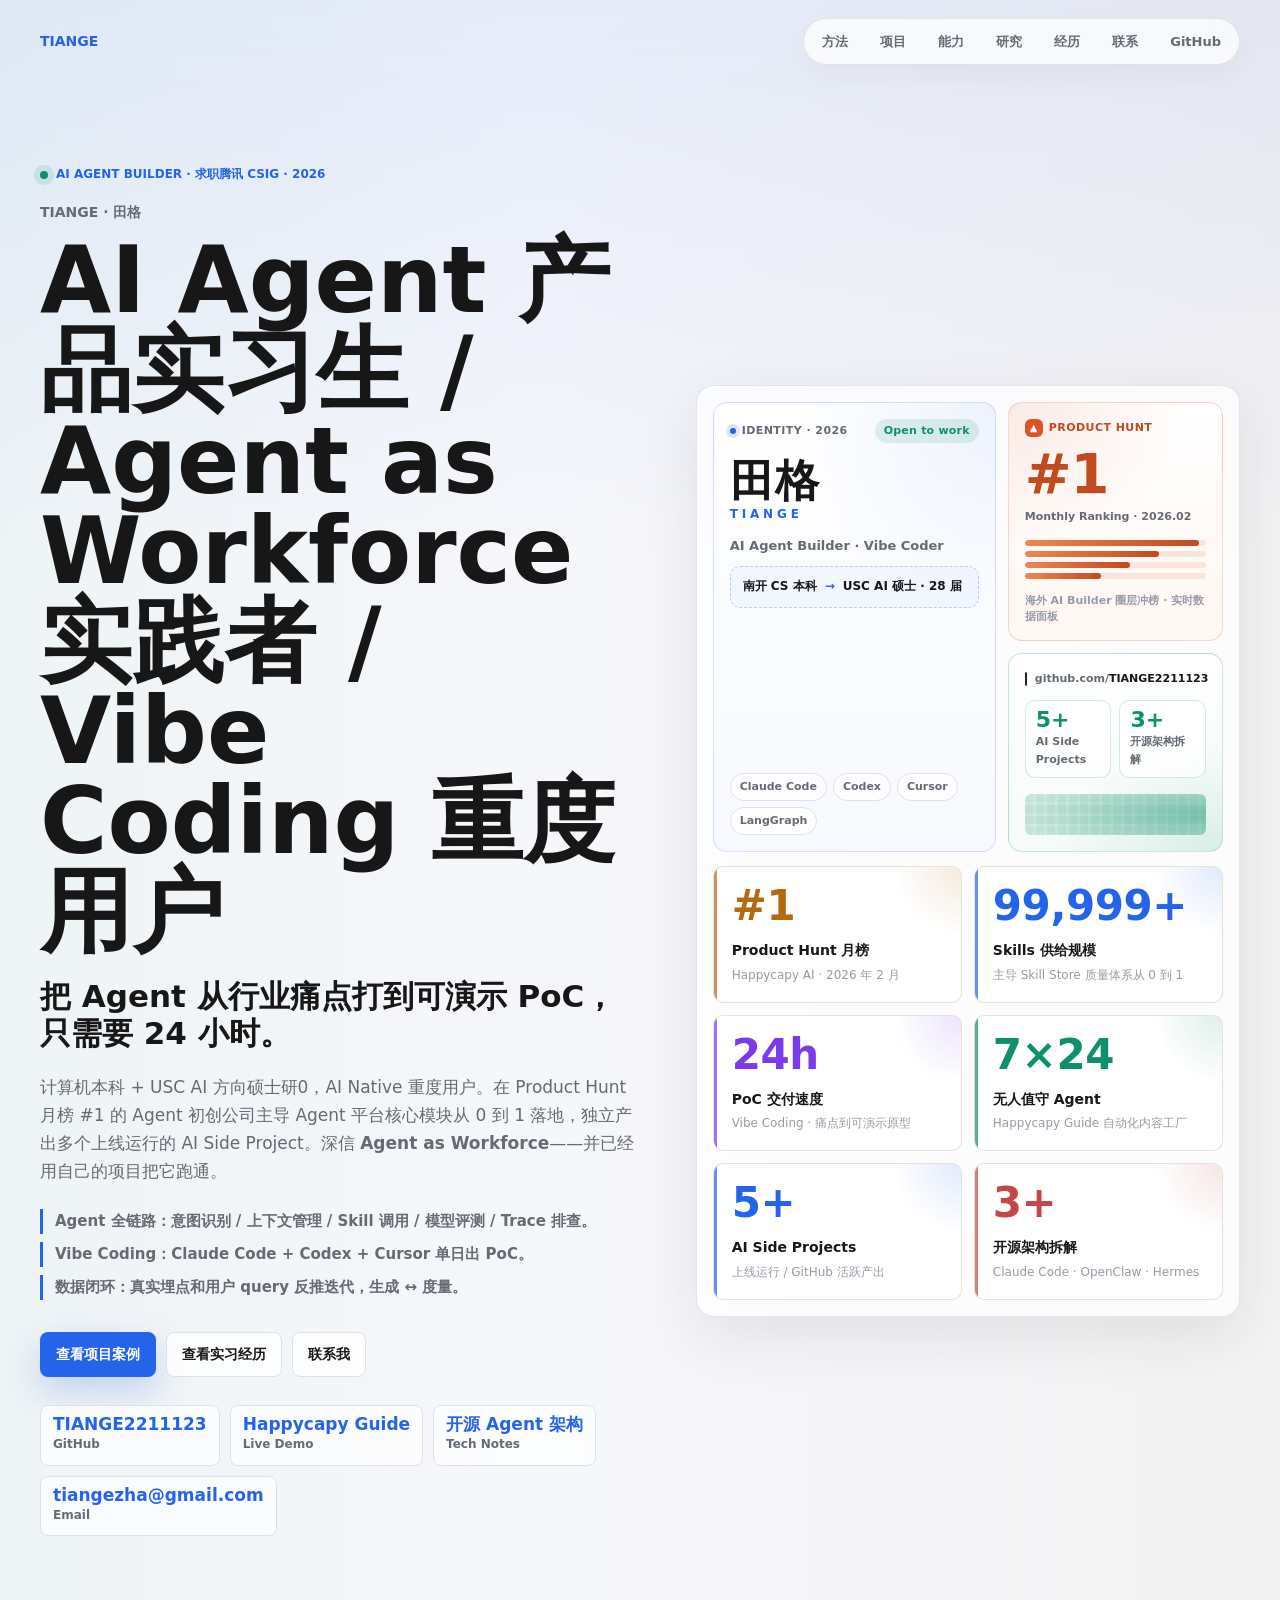
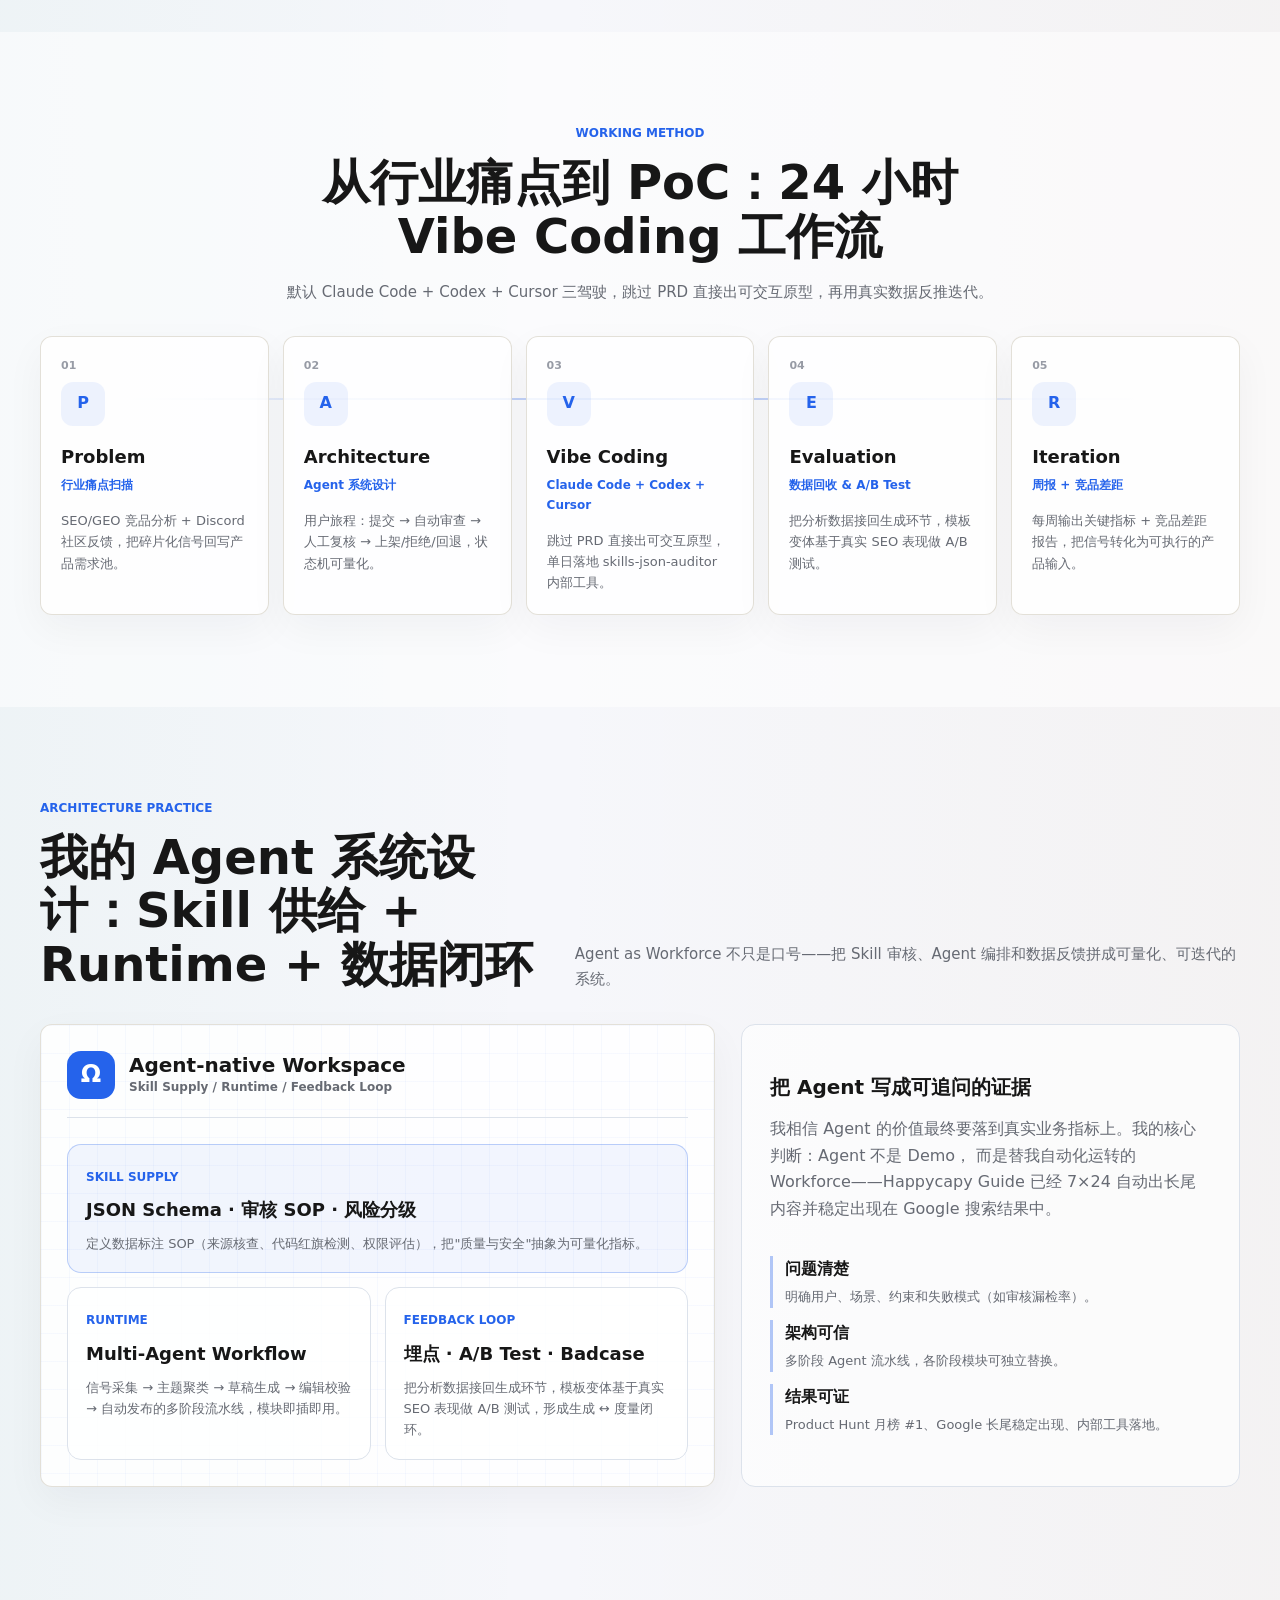
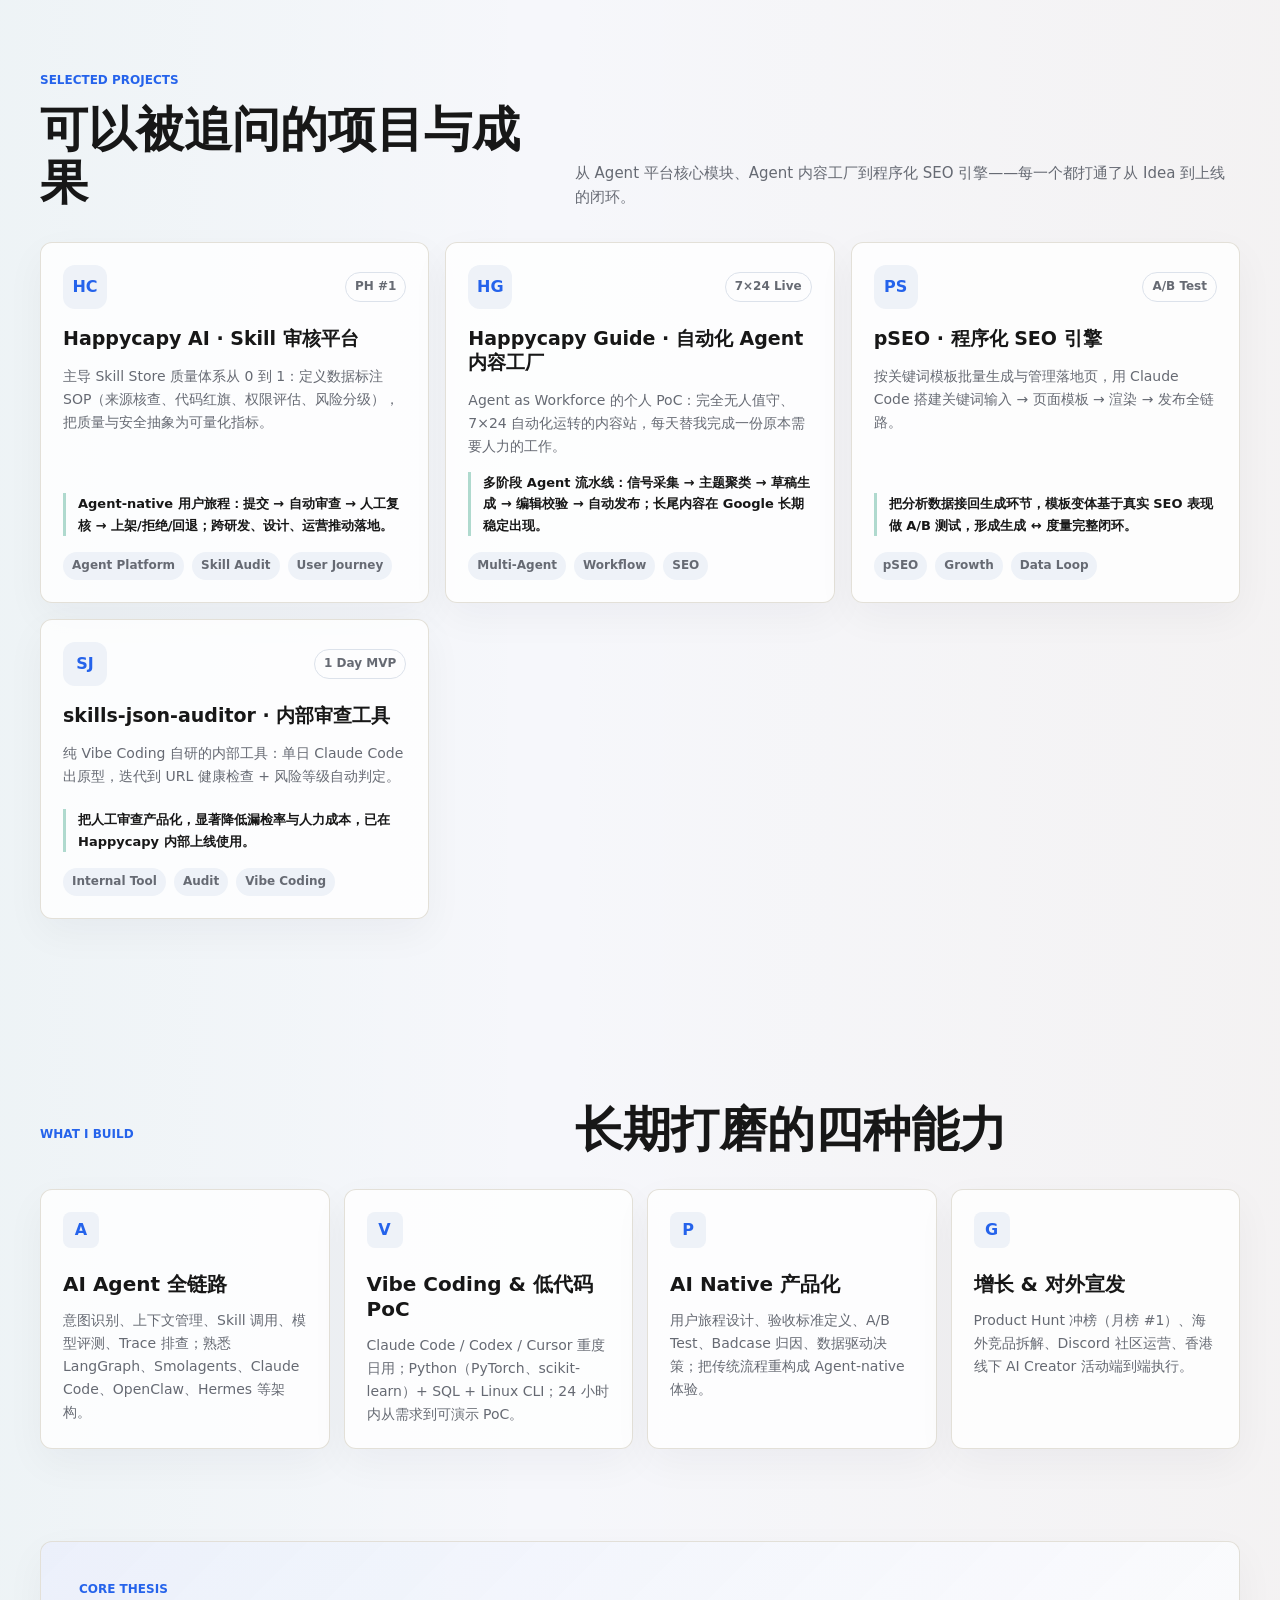
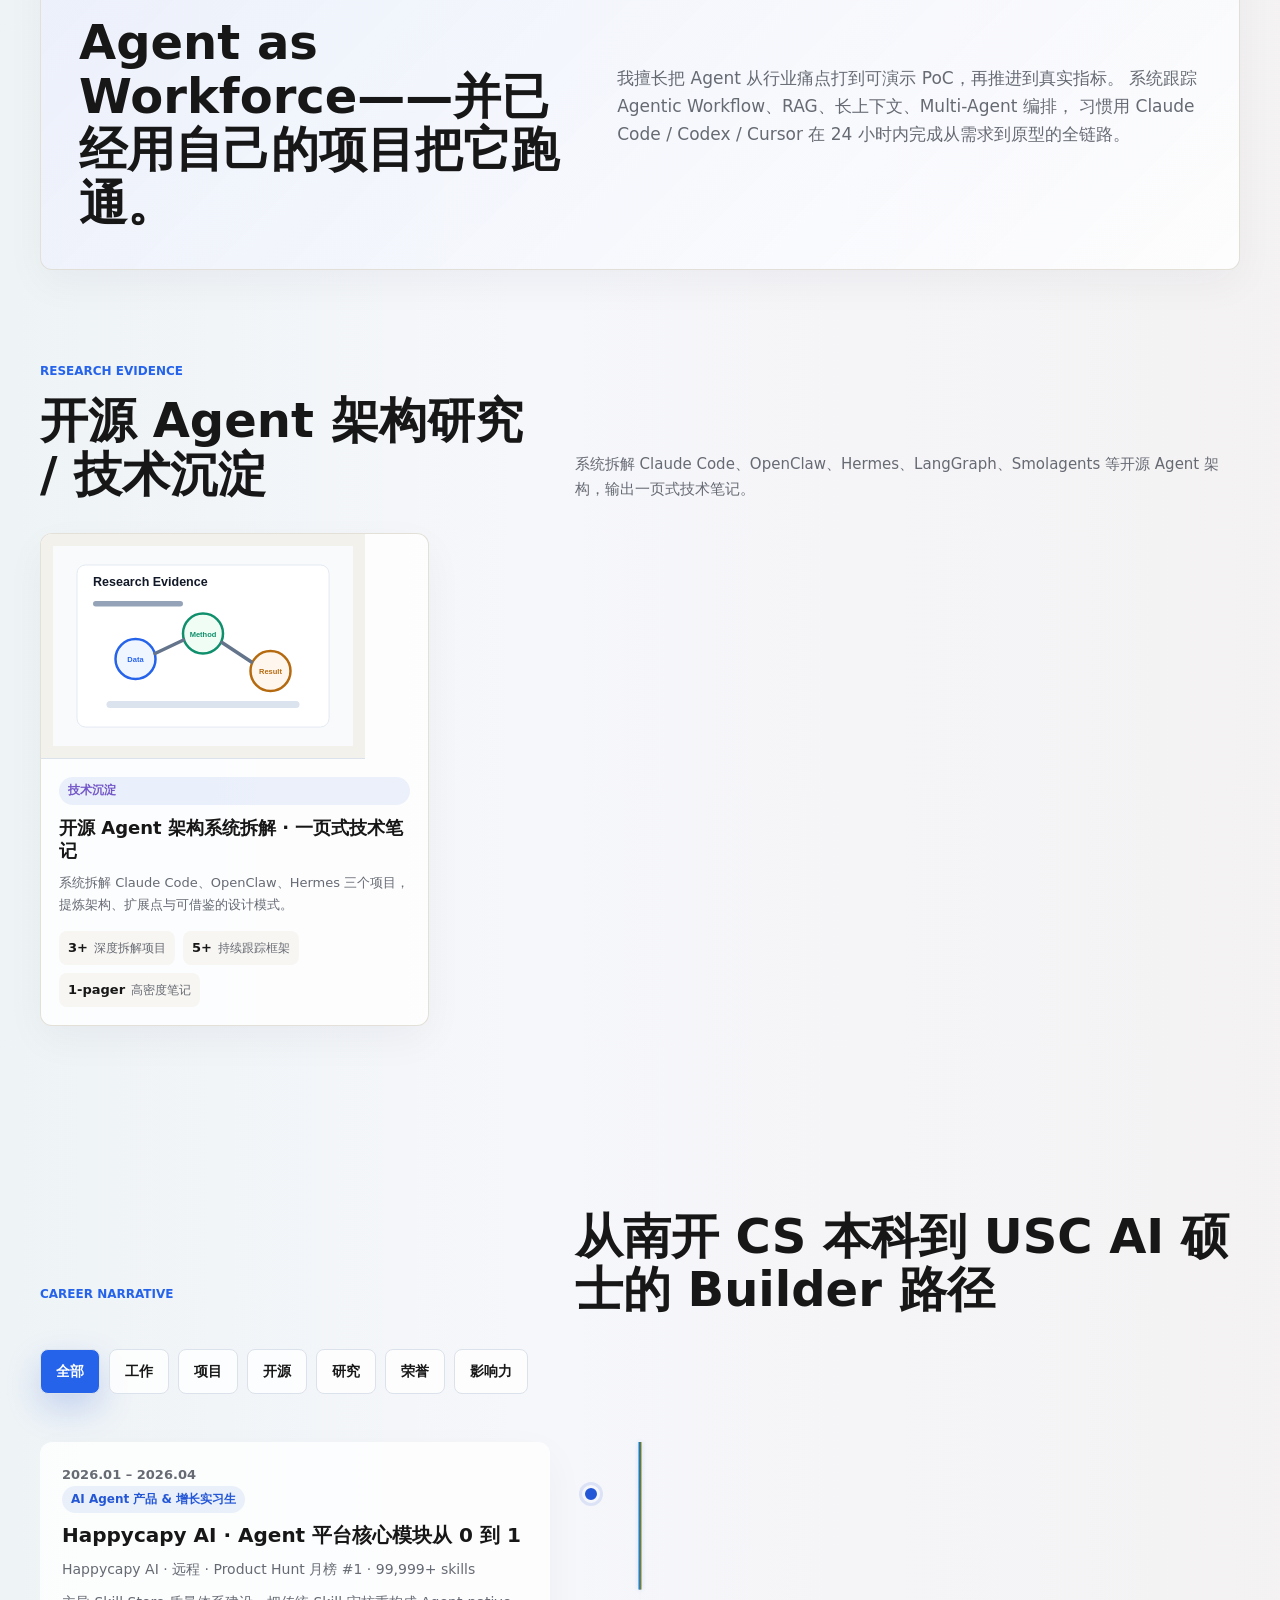
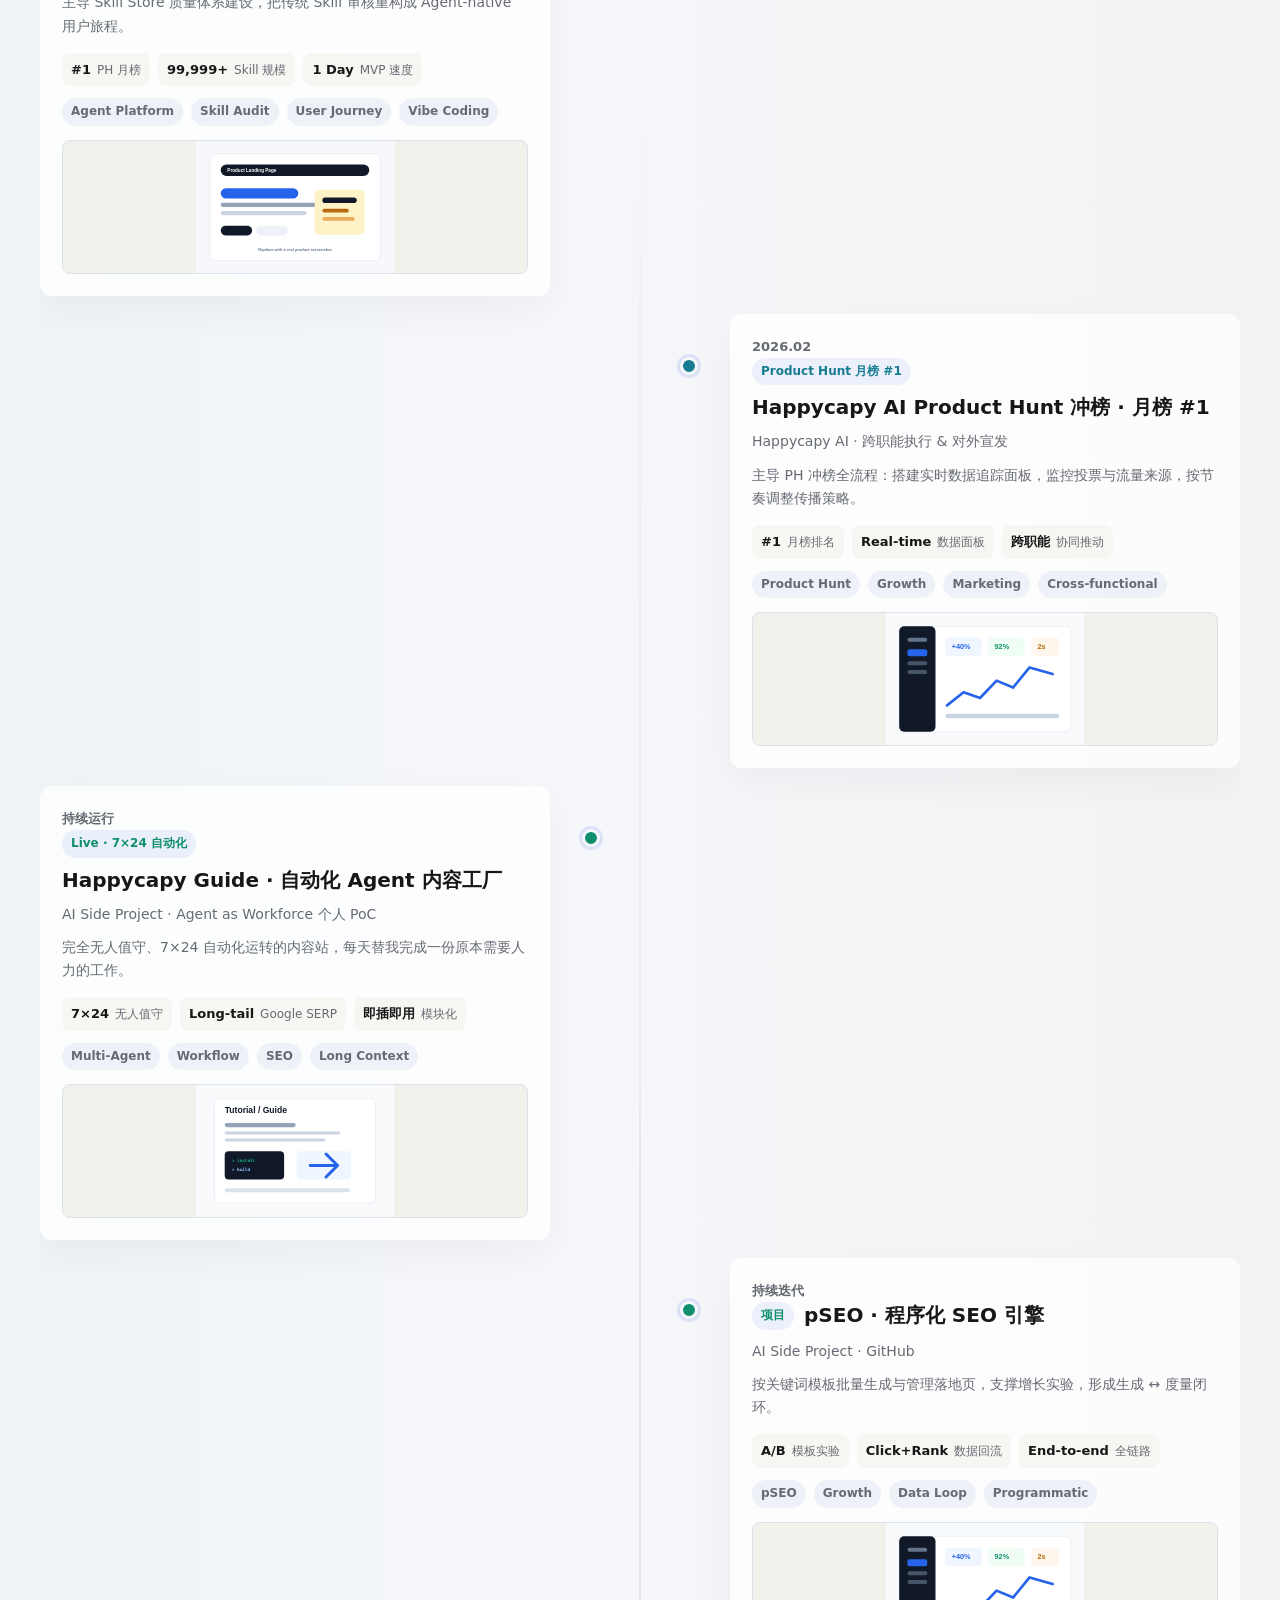
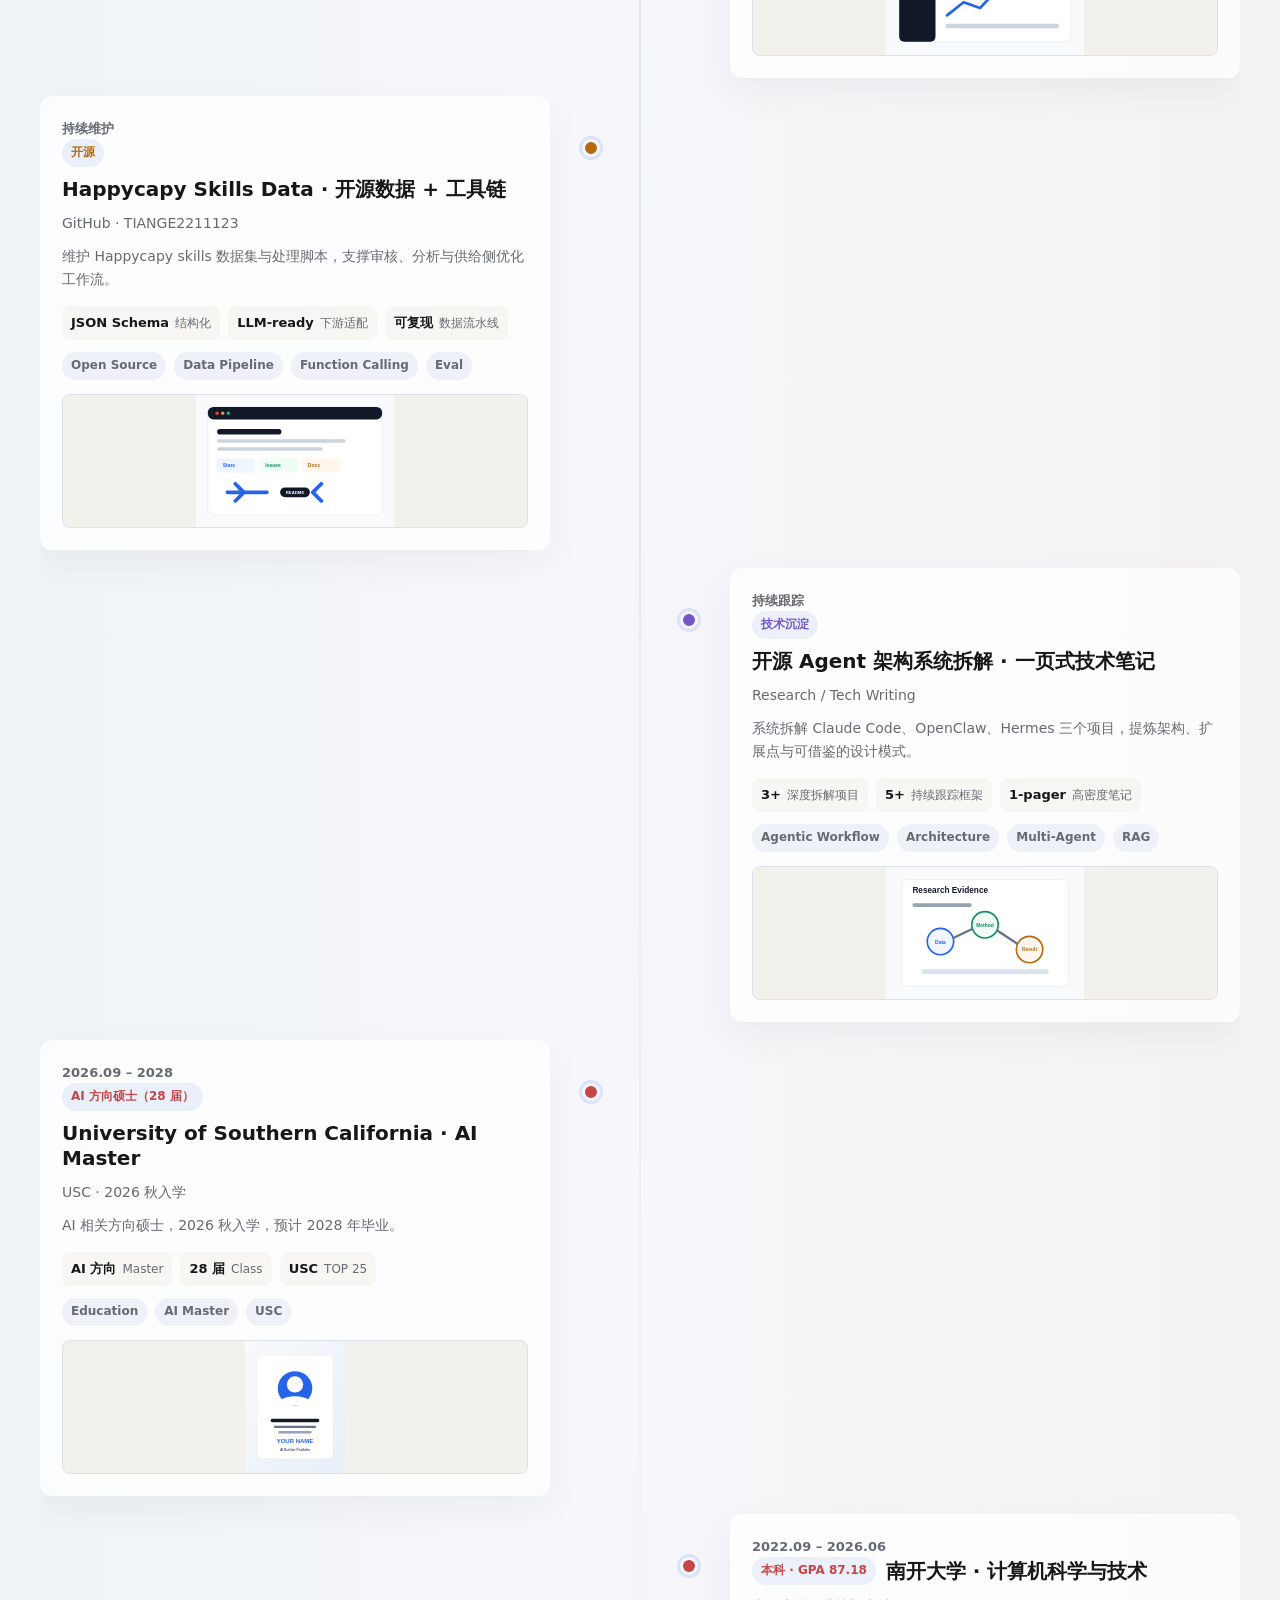
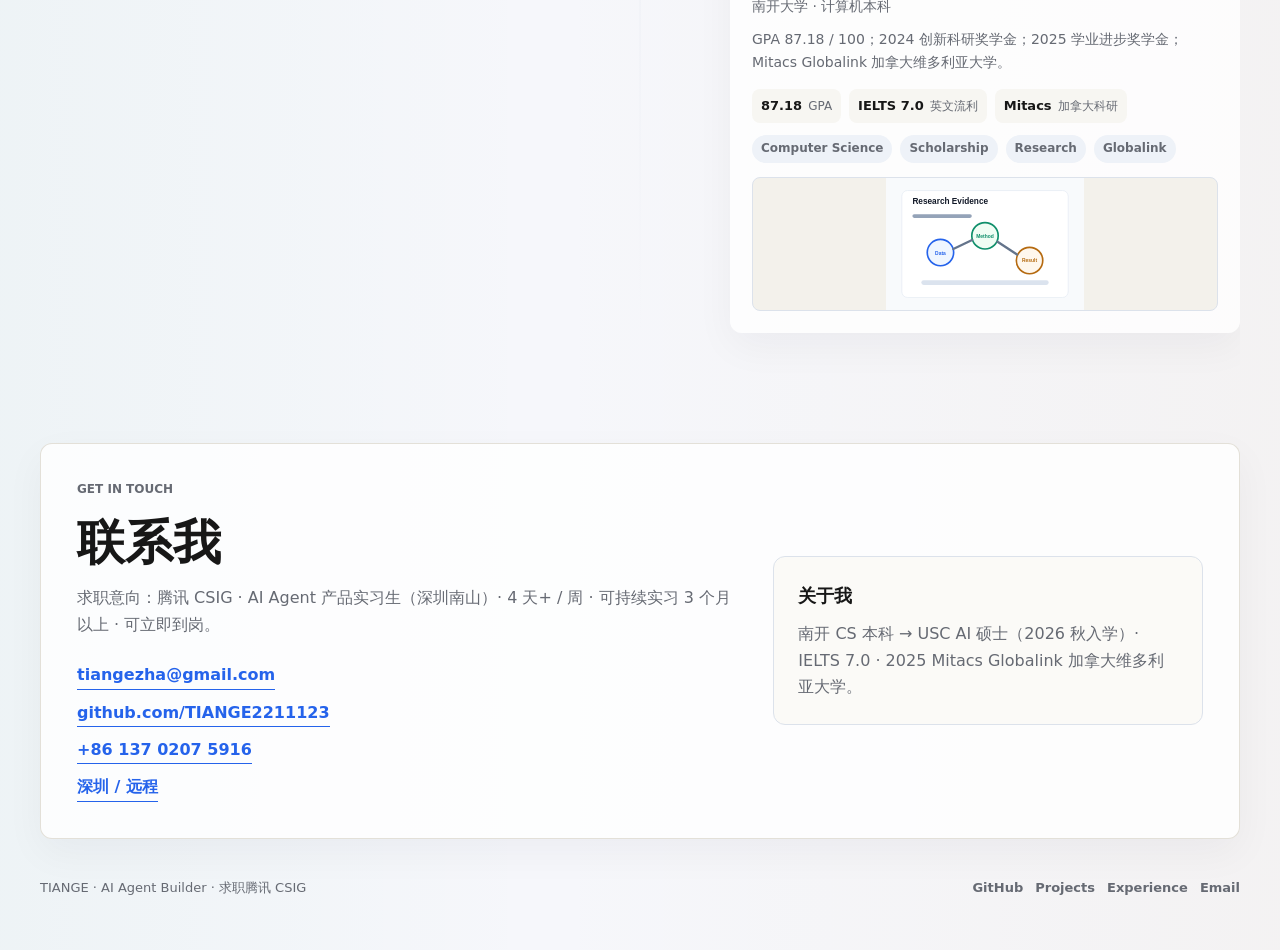
==== resume/index.html @ 8ede06dc "Add resume site to /resume/" ====
<!doctype html>
<html lang="zh-CN">
  <head>
    <meta charset="UTF-8" />
    <meta name="viewport" content="width=device-width, initial-scale=1.0" />
    <meta
      name="description"
      content="TIANGE — AI Agent 产品 & 增长，Agent as Workforce 实践者。求职：腾讯 CSIG · AI Agent 产品实习生。"
    />
    <title>TIANGE · AI Agent Builder Portfolio</title>
    <link rel="stylesheet" href="./styles.css" />
  </head>
  <body>
    <header class="site-header">
      <a class="brand" href="#top" aria-label="回到首页">TIANGE</a>
      <nav class="nav" aria-label="页面导航">
        <a href="#workflow">方法</a>
        <a href="#projects">项目</a>
        <a href="#capabilities">能力</a>
        <a href="#papers">研究</a>
        <a href="#timeline">经历</a>
        <a href="#contact">联系</a>
        <a href="https://github.com/TIANGE2211123" target="_blank" rel="noreferrer">GitHub</a>
      </nav>
    </header>

    <main id="top">
      <section class="hero" aria-labelledby="hero-title">
        <div class="hero-copy">
          <p class="eyebrow">
            <span class="status-dot"></span>
            AI Agent Builder · 求职腾讯 CSIG · 2026
          </p>
          <p class="hero-label">TIANGE · 田格</p>
          <h1 id="hero-title">AI Agent 产品实习生 / Agent as Workforce 实践者 / Vibe Coding 重度用户</h1>
          <p class="hero-subtitle">把 Agent 从行业痛点打到可演示 PoC，只需要 24 小时。</p>
          <p class="hero-lede">
            计算机本科 + USC AI 方向硕士研0，AI Native 重度用户。在 Product Hunt 月榜 #1 的
            Agent 初创公司主导 Agent 平台核心模块从 0 到 1 落地，独立产出多个上线运行的
            AI Side Project。深信 <strong>Agent as Workforce</strong>——并已经用自己的项目把它跑通。
          </p>
          <div class="hero-mantra" aria-label="个人理念">
            <span>Agent 全链路：意图识别 / 上下文管理 / Skill 调用 / 模型评测 / Trace 排查。</span>
            <span>Vibe Coding：Claude Code + Codex + Cursor 单日出 PoC。</span>
            <span>数据闭环：真实埋点和用户 query 反推迭代，生成 ↔ 度量。</span>
          </div>
          <div class="hero-actions" aria-label="主要链接">
            <a class="button primary" href="#projects">查看项目案例</a>
            <a class="button secondary" href="#timeline">查看实习经历</a>
            <a class="button secondary" href="#contact">联系我</a>
          </div>
          <div class="social-proof" id="social-proof"></div>
        </div>

        <aside class="hero-panel" aria-label="关键数据与个人素材">
          <div class="hero-cards">
            <article class="hero-card hero-card-id" aria-label="身份名片">
              <div class="hero-card-top">
                <span class="hero-card-eyebrow"><span class="hero-card-dot"></span>Identity · 2026</span>
                <span class="hero-card-pill">Open to work</span>
              </div>
              <div class="hero-card-name">
                <p class="hero-card-zh">田格</p>
                <p class="hero-card-en">TIANGE</p>
              </div>
              <p class="hero-card-role">AI Agent Builder · Vibe Coder</p>
              <div class="hero-card-path" aria-label="教育路径">
                <span>南开 CS 本科</span>
                <span class="hero-card-arrow" aria-hidden="true">→</span>
                <span>USC AI 硕士 · 28 届</span>
              </div>
              <div class="hero-card-stack" aria-label="常用工具">
                <span>Claude Code</span>
                <span>Codex</span>
                <span>Cursor</span>
                <span>LangGraph</span>
              </div>
            </article>

            <article class="hero-card hero-card-ph" aria-label="Product Hunt 月榜 #1">
              <div class="ph-header">
                <span class="ph-mark" aria-hidden="true">▲</span>
                <span class="ph-name">Product Hunt</span>
              </div>
              <p class="ph-rank">#1</p>
              <p class="ph-meta">Monthly Ranking · 2026.02</p>
              <div class="ph-bars" aria-hidden="true">
                <span style="--w: 96%"><i></i></span>
                <span style="--w: 74%"><i></i></span>
                <span style="--w: 58%"><i></i></span>
                <span style="--w: 42%"><i></i></span>
              </div>
              <p class="ph-foot">海外 AI Builder 圈层冲榜 · 实时数据面板</p>
            </article>

            <article class="hero-card hero-card-gh" aria-label="GitHub 活跃度">
              <div class="gh-header">
                <span class="gh-icon" aria-hidden="true"></span>
                <span>github.com/<strong>TIANGE2211123</strong></span>
              </div>
              <div class="gh-stats">
                <div>
                  <p class="gh-num">5+</p>
                  <p class="gh-key">AI Side Projects</p>
                </div>
                <div>
                  <p class="gh-num">3+</p>
                  <p class="gh-key">开源架构拆解</p>
                </div>
              </div>
              <div class="gh-heatmap" aria-hidden="true"></div>
            </article>
          </div>
          <div class="metric-grid" id="hero-metrics"></div>
        </aside>
      </section>

      <section class="section workflow-section" id="workflow" aria-labelledby="workflow-title">
        <div class="section-heading centered">
          <p class="kicker">Working Method</p>
          <h2 id="workflow-title">从行业痛点到 PoC：24 小时 Vibe Coding 工作流</h2>
          <p class="section-intro">
            默认 Claude Code + Codex + Cursor 三驾驶，跳过 PRD 直接出可交互原型，再用真实数据反推迭代。
          </p>
        </div>
        <div class="workflow-grid" id="workflow-grid"></div>
      </section>

      <section class="section os-section" id="operating-system" aria-labelledby="os-title">
        <div class="section-heading">
          <div>
            <p class="kicker">Architecture Practice</p>
            <h2 id="os-title">我的 Agent 系统设计：Skill 供给 + Runtime + 数据闭环</h2>
          </div>
          <p class="section-intro">
            Agent as Workforce 不只是口号——把 Skill 审核、Agent 编排和数据反馈拼成可量化、可迭代的系统。
          </p>
        </div>
        <div class="os-layout">
          <div class="os-board" aria-label="架构示意">
            <div class="os-header">
              <span class="os-mark">Ω</span>
              <div>
                <h3>Agent-native Workspace</h3>
                <p>Skill Supply / Runtime / Feedback Loop</p>
              </div>
            </div>
            <div class="os-node primary-node">
              <span>Skill Supply</span>
              <strong>JSON Schema · 审核 SOP · 风险分级</strong>
              <p>定义数据标注 SOP（来源核查、代码红旗检测、权限评估），把"质量与安全"抽象为可量化指标。</p>
            </div>
            <div class="os-node-row">
              <div class="os-node">
                <span>Runtime</span>
                <strong>Multi-Agent Workflow</strong>
                <p>信号采集 → 主题聚类 → 草稿生成 → 编辑校验 → 自动发布的多阶段流水线，模块即插即用。</p>
              </div>
              <div class="os-node">
                <span>Feedback Loop</span>
                <strong>埋点 · A/B Test · Badcase</strong>
                <p>把分析数据接回生成环节，模板变体基于真实 SEO 表现做 A/B 测试，形成生成 ↔ 度量闭环。</p>
              </div>
            </div>
          </div>
          <div class="os-copy">
            <h3>把 Agent 写成可追问的证据</h3>
            <p>
              我相信 Agent 的价值最终要落到真实业务指标上。我的核心判断：Agent 不是 Demo，
              而是替我自动化运转的 Workforce——Happycapy Guide 已经 7×24 自动出长尾内容并稳定出现在
              Google 搜索结果中。
            </p>
            <ul>
              <li><strong>问题清楚</strong><span>明确用户、场景、约束和失败模式（如审核漏检率）。</span></li>
              <li><strong>架构可信</strong><span>多阶段 Agent 流水线，各阶段模块可独立替换。</span></li>
              <li><strong>结果可证</strong><span>Product Hunt 月榜 #1、Google 长尾稳定出现、内部工具落地。</span></li>
            </ul>
          </div>
        </div>
      </section>

      <section class="section projects-section" id="projects" aria-labelledby="projects-title">
        <div class="section-heading">
          <div>
            <p class="kicker">Selected Projects</p>
            <h2 id="projects-title">可以被追问的项目与成果</h2>
          </div>
          <p class="section-intro">
            从 Agent 平台核心模块、Agent 内容工厂到程序化 SEO 引擎——每一个都打通了从 Idea 到上线的闭环。
          </p>
        </div>
        <div class="project-grid" id="project-grid"></div>
      </section>

      <section class="section capabilities" id="capabilities" aria-labelledby="capabilities-title">
        <div class="section-heading">
          <p class="kicker">What I Build</p>
          <h2 id="capabilities-title">长期打磨的四种能力</h2>
        </div>
        <div class="capability-grid" id="capability-grid"></div>
      </section>

      <section class="section proof-strip" aria-label="核心证明">
        <div>
          <p class="kicker">Core Thesis</p>
          <h2>Agent as Workforce——并已经用自己的项目把它跑通。</h2>
        </div>
        <p>
          我擅长把 Agent 从行业痛点打到可演示 PoC，再推进到真实指标。
          系统跟踪 Agentic Workflow、RAG、长上下文、Multi-Agent 编排，
          习惯用 Claude Code / Codex / Cursor 在 24 小时内完成从需求到原型的全链路。
        </p>
      </section>

      <section class="section paper-section" id="papers" aria-labelledby="papers-title">
        <div class="section-heading">
          <div>
            <p class="kicker">Research Evidence</p>
            <h2 id="papers-title">开源 Agent 架构研究 / 技术沉淀</h2>
          </div>
          <p class="section-intro">
            系统拆解 Claude Code、OpenClaw、Hermes、LangGraph、Smolagents 等开源 Agent 架构，输出一页式技术笔记。
          </p>
        </div>
        <div class="paper-grid" id="paper-grid"></div>
      </section>

      <section class="section timeline-section" id="timeline" aria-labelledby="timeline-title">
        <div class="section-heading">
          <p class="kicker">Career Narrative</p>
          <h2 id="timeline-title">从南开 CS 本科到 USC AI 硕士的 Builder 路径</h2>
        </div>
        <div class="filters" id="filters" role="tablist" aria-label="按类型筛选经历"></div>
        <div class="timeline-shell">
          <div class="timeline" id="timeline-list" aria-live="polite" tabindex="0"></div>
          <span class="timeline-progress" id="timeline-progress-bar" aria-hidden="true"></span>
        </div>
      </section>

      <section class="section contact-section" id="contact" aria-labelledby="contact-title">
        <div class="contact-copy">
          <p class="kicker">Get In Touch</p>
          <h2 id="contact-title">联系我</h2>
          <p>
            求职意向：腾讯 CSIG · AI Agent 产品实习生（深圳南山）·
            4 天+ / 周 · 可持续实习 3 个月以上 · 可立即到岗。
          </p>
          <div class="contact-list">
            <a href="mailto:tiangezha@gmail.com">tiangezha@gmail.com</a>
            <a href="https://github.com/TIANGE2211123" target="_blank" rel="noreferrer">github.com/TIANGE2211123</a>
            <a href="tel:+8613702075916">+86 137 0207 5916</a>
            <a href="#timeline">深圳 / 远程</a>
          </div>
        </div>
        <div class="contact-note">
          <strong>关于我</strong>
          <p>南开 CS 本科 → USC AI 硕士（2026 秋入学）· IELTS 7.0 · 2025 Mitacs Globalink 加拿大维多利亚大学。</p>
        </div>
      </section>
    </main>

    <footer class="footer">
      <p>TIANGE · AI Agent Builder · 求职腾讯 CSIG</p>
      <div class="footer-links">
        <a href="https://github.com/TIANGE2211123" target="_blank" rel="noreferrer">GitHub</a>
        <a href="#projects">Projects</a>
        <a href="#timeline">Experience</a>
        <a href="mailto:tiangezha@gmail.com">Email</a>
      </div>
    </footer>

    <div class="modal-backdrop" id="modal-backdrop" hidden></div>
    <section
      class="detail-modal"
      id="detail-modal"
      role="dialog"
      aria-modal="true"
      aria-labelledby="modal-title"
      hidden
    >
      <button class="icon-button" id="modal-close" type="button" aria-label="关闭详情">×</button>
      <div id="modal-content"></div>
    </section>

    <script src="./script.js"></script>
  </body>
</html>
---- resume/styles.css ----
:root {
  color-scheme: light;
  --bg: #f6f7fb;
  --surface: #ffffff;
  --surface-muted: #eef2f8;
  --ink: #171717;
  --muted: #666a73;
  --faint: #979ba5;
  --line: #dce2eb;
  --blue: #2563eb;
  --green: #0f8f6b;
  --amber: #b56a10;
  --red: #c54646;
  --violet: #7c3aed;
  --shadow: 0 20px 60px rgba(29, 31, 36, 0.09);
  --radius: 8px;
  --max: 1200px;
}

* {
  box-sizing: border-box;
}

html {
  scroll-behavior: smooth;
}

body {
  margin: 0;
  background:
    linear-gradient(180deg, rgba(37, 99, 235, 0.08), transparent 560px),
    linear-gradient(90deg, rgba(15, 143, 107, 0.035), transparent 42%, rgba(181, 106, 16, 0.035)),
    var(--bg);
  color: var(--ink);
  font-family:
    Inter, ui-sans-serif, system-ui, -apple-system, BlinkMacSystemFont, "Segoe UI",
    "PingFang SC", "Hiragino Sans GB", "Microsoft YaHei", sans-serif;
  line-height: 1.65;
}

a {
  color: inherit;
  text-decoration: none;
}

button,
a {
  -webkit-tap-highlight-color: transparent;
}

button {
  font: inherit;
}

.site-header {
  position: sticky;
  top: 0;
  z-index: 30;
  display: flex;
  align-items: center;
  justify-content: space-between;
  width: min(var(--max), calc(100% - 40px));
  margin: 0 auto;
  padding: 18px 0;
  backdrop-filter: blur(14px);
}

.brand {
  display: inline-flex;
  align-items: center;
  min-height: 36px;
  font-size: 14px;
  font-weight: 800;
  letter-spacing: 0;
  color: var(--blue);
}

.nav {
  display: flex;
  align-items: center;
  gap: 6px;
  border: 1px solid rgba(222, 219, 210, 0.75);
  border-radius: 999px;
  padding: 5px;
  background: rgba(255, 255, 255, 0.72);
  box-shadow: 0 10px 30px rgba(29, 31, 36, 0.04);
}

.nav a {
  min-height: 34px;
  padding: 7px 13px;
  border-radius: 999px;
  color: var(--muted);
  font-size: 13px;
  font-weight: 650;
}

.nav a:hover {
  background: var(--surface-muted);
  color: var(--ink);
}

.hero,
.section,
.footer {
  width: min(var(--max), calc(100% - 40px));
  margin: 0 auto;
}

.hero {
  display: grid;
  grid-template-columns: minmax(0, 1.05fr) minmax(420px, 0.95fr);
  gap: 54px;
  align-items: center;
  min-height: calc(100vh - 74px);
  padding: 82px 0 96px;
}

.eyebrow,
.kicker {
  display: flex;
  align-items: center;
  gap: 8px;
  margin: 0 0 16px;
  color: var(--blue);
  font-size: 12px;
  font-weight: 800;
  letter-spacing: 0;
  text-transform: uppercase;
}

.status-dot {
  width: 8px;
  height: 8px;
  border-radius: 999px;
  background: var(--green);
  box-shadow: 0 0 0 6px rgba(15, 143, 107, 0.12);
}

h1,
h2,
h3,
p {
  overflow-wrap: anywhere;
}

.hero-copy,
.hero-panel,
.hero-cards,
.metric-grid,
.social-proof,
.hero-actions {
  min-width: 0;
}

h1 {
  max-width: 900px;
  margin: 0;
  font-size: clamp(48px, 7.2vw, 92px);
  font-weight: 850;
  letter-spacing: 0;
  line-height: 0.98;
}

h2 {
  margin: 0;
  font-size: clamp(28px, 4vw, 48px);
  font-weight: 820;
  letter-spacing: 0;
  line-height: 1.12;
}

h3 {
  margin: 0;
  font-size: 20px;
  font-weight: 800;
  line-height: 1.25;
}

.hero-label {
  margin: 0 0 12px;
  color: var(--muted);
  font-size: 14px;
  font-weight: 800;
}

.hero-subtitle {
  margin: 20px 0 0;
  color: var(--ink);
  font-size: clamp(21px, 2.6vw, 31px);
  font-weight: 780;
  line-height: 1.22;
}

.hero-lede {
  max-width: 690px;
  margin: 20px 0 0;
  color: var(--muted);
  font-size: 17px;
}

.hero-mantra {
  display: grid;
  gap: 8px;
  max-width: 700px;
  margin-top: 24px;
}

.hero-mantra span {
  display: inline-flex;
  width: max-content;
  max-width: 100%;
  border-left: 3px solid var(--blue);
  padding-left: 12px;
  color: var(--muted);
  font-size: 15px;
  font-weight: 720;
}

.hero-actions {
  display: flex;
  flex-wrap: wrap;
  gap: 10px;
  margin-top: 32px;
}

.button,
.filter-button {
  display: inline-flex;
  align-items: center;
  justify-content: center;
  min-height: 42px;
  border: 1px solid transparent;
  border-radius: var(--radius);
  padding: 10px 15px;
  font: inherit;
  font-size: 14px;
  font-weight: 760;
  cursor: pointer;
  transition:
    transform 160ms ease,
    background 160ms ease,
    border-color 160ms ease,
    color 160ms ease,
    box-shadow 160ms ease;
}

.button:hover,
.filter-button:hover {
  transform: translateY(-2px);
}

.button.primary,
.filter-button.active {
  background: var(--blue);
  color: white;
  box-shadow: 0 14px 34px rgba(36, 87, 214, 0.22);
}

.button.secondary,
.button.ghost,
.filter-button {
  background: rgba(255, 255, 255, 0.82);
  border-color: var(--line);
  color: var(--ink);
}

.button.ghost {
  color: var(--muted);
}

.hero-panel {
  border: 1px solid rgba(220, 226, 235, 0.88);
  border-radius: 18px;
  padding: 16px;
  background: rgba(255, 255, 255, 0.72);
  box-shadow: var(--shadow);
}

.hero-cards {
  display: grid;
  grid-template-columns: 1.25fr 0.95fr;
  grid-template-rows: auto auto;
  gap: 12px;
  margin-bottom: 14px;
}

.hero-card {
  position: relative;
  display: flex;
  flex-direction: column;
  gap: 10px;
  margin: 0;
  padding: 16px;
  border: 1px solid var(--line);
  border-radius: 14px;
  background: #fff;
  overflow: hidden;
  isolation: isolate;
}

.hero-card-id {
  grid-row: span 2;
  background:
    radial-gradient(120% 80% at 100% 0%, rgba(37, 99, 235, 0.08), transparent 60%),
    linear-gradient(180deg, #ffffff 0%, #f7f9fe 100%);
  border-color: rgba(37, 99, 235, 0.18);
}

.hero-card-top {
  display: flex;
  align-items: center;
  justify-content: space-between;
  gap: 8px;
}

.hero-card-eyebrow {
  display: inline-flex;
  align-items: center;
  gap: 6px;
  font-size: 11px;
  font-weight: 700;
  letter-spacing: 0.04em;
  text-transform: uppercase;
  color: var(--muted);
}

.hero-card-dot {
  width: 6px;
  height: 6px;
  border-radius: 999px;
  background: var(--blue);
  box-shadow: 0 0 0 4px rgba(37, 99, 235, 0.16);
}

.hero-card-pill {
  display: inline-flex;
  align-items: center;
  padding: 3px 9px;
  border-radius: 999px;
  background: rgba(15, 143, 107, 0.12);
  color: var(--green);
  font-size: 11px;
  font-weight: 800;
  letter-spacing: 0.02em;
}

.hero-card-name {
  display: flex;
  flex-direction: column;
  gap: 2px;
  margin-top: 6px;
}

.hero-card-zh {
  margin: 0;
  font-size: clamp(34px, 4.6vw, 44px);
  font-weight: 880;
  line-height: 1;
  color: var(--ink);
  letter-spacing: 0.04em;
}

.hero-card-en {
  margin: 0;
  font-size: 12px;
  font-weight: 800;
  letter-spacing: 0.32em;
  color: var(--blue);
  text-transform: uppercase;
}

.hero-card-role {
  margin: 0;
  font-size: 13px;
  font-weight: 700;
  color: var(--muted);
}

.hero-card-path {
  display: flex;
  flex-wrap: wrap;
  align-items: center;
  gap: 6px 8px;
  padding: 10px 12px;
  border: 1px dashed rgba(37, 99, 235, 0.28);
  border-radius: 10px;
  background: rgba(37, 99, 235, 0.04);
  font-size: 12px;
  font-weight: 700;
  color: var(--ink);
}

.hero-card-arrow {
  color: var(--blue);
  font-weight: 900;
}

.hero-card-stack {
  display: flex;
  flex-wrap: wrap;
  gap: 6px;
  margin-top: auto;
  padding-top: 4px;
}

.hero-card-stack span {
  padding: 4px 9px;
  border: 1px solid var(--line);
  border-radius: 999px;
  background: rgba(255, 255, 255, 0.85);
  font-size: 11px;
  font-weight: 700;
  color: var(--muted);
}

.hero-card-ph {
  background:
    radial-gradient(140% 100% at 0% 0%, rgba(218, 85, 38, 0.12), transparent 60%),
    linear-gradient(180deg, #ffffff 0%, #fff7f3 100%);
  border-color: rgba(218, 85, 38, 0.22);
}

.ph-header {
  display: inline-flex;
  align-items: center;
  gap: 6px;
  font-size: 11px;
  font-weight: 800;
  letter-spacing: 0.04em;
  text-transform: uppercase;
  color: #c14a1f;
}

.ph-mark {
  display: inline-flex;
  align-items: center;
  justify-content: center;
  width: 18px;
  height: 18px;
  border-radius: 6px;
  background: #da5526;
  color: #fff;
  font-size: 10px;
  font-weight: 900;
}

.ph-rank {
  margin: 0;
  font-size: clamp(40px, 6vw, 56px);
  font-weight: 900;
  line-height: 0.95;
  color: #c14a1f;
  letter-spacing: -0.02em;
}

.ph-meta {
  margin: -2px 0 0;
  font-size: 11px;
  font-weight: 700;
  color: var(--muted);
}

.ph-bars {
  display: grid;
  gap: 5px;
  margin-top: 4px;
}

.ph-bars span {
  position: relative;
  display: block;
  height: 6px;
  border-radius: 999px;
  background: rgba(218, 85, 38, 0.12);
  overflow: hidden;
}

.ph-bars span i {
  position: absolute;
  inset: 0;
  width: var(--w, 60%);
  border-radius: inherit;
  background: linear-gradient(90deg, #f08653, #c14a1f);
}

.ph-foot {
  margin: 4px 0 0;
  font-size: 11px;
  font-weight: 600;
  color: var(--faint);
  line-height: 1.4;
}

.hero-card-gh {
  background:
    radial-gradient(120% 90% at 100% 100%, rgba(15, 143, 107, 0.12), transparent 65%),
    linear-gradient(180deg, #ffffff 0%, #f5fbf8 100%);
  border-color: rgba(15, 143, 107, 0.22);
}

.gh-header {
  display: inline-flex;
  align-items: center;
  gap: 8px;
  font-size: 11px;
  font-weight: 700;
  color: var(--muted);
}

.gh-header strong {
  color: var(--ink);
  font-weight: 800;
}

.gh-icon {
  width: 14px;
  height: 14px;
  border-radius: 999px;
  background:
    radial-gradient(circle at 35% 35%, #1f2328 0 4px, transparent 5px),
    radial-gradient(circle at 65% 35%, #1f2328 0 4px, transparent 5px),
    #fff;
  border: 1px solid #1f2328;
}

.gh-stats {
  display: grid;
  grid-template-columns: 1fr 1fr;
  gap: 8px;
  margin-top: 2px;
}

.gh-stats > div {
  display: flex;
  flex-direction: column;
  gap: 2px;
  padding: 8px 10px;
  border: 1px solid rgba(15, 143, 107, 0.18);
  border-radius: 10px;
  background: rgba(255, 255, 255, 0.7);
}

.gh-num {
  margin: 0;
  font-size: 22px;
  font-weight: 880;
  line-height: 1;
  color: var(--green);
}

.gh-key {
  margin: 0;
  font-size: 11px;
  font-weight: 700;
  color: var(--muted);
}

.gh-heatmap {
  display: grid;
  grid-template-columns: repeat(14, 1fr);
  grid-auto-rows: 8px;
  gap: 3px;
  margin-top: auto;
  padding-top: 6px;
}

.gh-heatmap::before {
  content: "";
  grid-column: 1 / -1;
  grid-row: 1 / 5;
  display: block;
  background:
    repeating-linear-gradient(90deg, rgba(15, 143, 107, 0.08) 0 8px, transparent 8px 11px),
    repeating-linear-gradient(0deg, rgba(15, 143, 107, 0.08) 0 8px, transparent 8px 11px),
    radial-gradient(120% 100% at 100% 50%, rgba(15, 143, 107, 0.55), rgba(15, 143, 107, 0.08));
  border-radius: 6px;
  opacity: 0.85;
}

.social-proof {
  display: flex;
  flex-wrap: wrap;
  gap: 10px;
  margin-top: 28px;
}

.social-proof a {
  display: grid;
  gap: 2px;
  min-width: 128px;
  border: 1px solid var(--line);
  border-radius: var(--radius);
  padding: 10px 12px;
  background: rgba(255, 255, 255, 0.72);
}

.social-proof strong {
  color: var(--blue);
  font-size: 17px;
  line-height: 1;
}

.social-proof span {
  color: var(--muted);
  font-size: 12px;
  font-weight: 700;
}

.metric-grid {
  display: grid;
  grid-template-columns: repeat(2, minmax(0, 1fr));
  gap: 12px;
}

.metric-card {
  position: relative;
  min-height: 136px;
  border: 1px solid rgba(222, 219, 210, 0.8);
  border-radius: 10px;
  padding: 18px;
  background: rgba(255, 255, 255, 0.92);
  overflow: hidden;
  transition: transform 200ms ease, box-shadow 200ms ease, border-color 200ms ease;
}

.metric-card::before {
  content: "";
  position: absolute;
  inset: 0 auto 0 0;
  width: 3px;
  background: var(--accent, var(--blue));
  opacity: 0.7;
}

.metric-card::after {
  content: "";
  position: absolute;
  inset: -1px -1px auto auto;
  width: 70px;
  height: 70px;
  background: radial-gradient(circle at 100% 0%, var(--accent-soft, rgba(37, 99, 235, 0.14)), transparent 70%);
  pointer-events: none;
}

.metric-card:hover {
  transform: translateY(-1px);
  border-color: var(--accent, var(--blue));
  box-shadow: 0 14px 30px rgba(29, 31, 36, 0.07);
}

.metric-card--blue {
  --accent: var(--blue);
  --accent-soft: rgba(37, 99, 235, 0.14);
}

.metric-card--green {
  --accent: var(--green);
  --accent-soft: rgba(15, 143, 107, 0.14);
}

.metric-card--amber {
  --accent: var(--amber);
  --accent-soft: rgba(181, 106, 16, 0.14);
}

.metric-card--violet {
  --accent: var(--violet);
  --accent-soft: rgba(124, 58, 237, 0.14);
}

.metric-card--red {
  --accent: var(--red);
  --accent-soft: rgba(197, 70, 70, 0.14);
}

.metric-value {
  margin: 0;
  color: var(--accent, var(--blue));
  font-size: clamp(28px, 4.5vw, 42px);
  font-weight: 860;
  line-height: 1;
  letter-spacing: -0.01em;
}

.metric-label {
  margin: 12px 0 0;
  font-size: 14px;
  font-weight: 780;
}

.metric-note {
  margin: 4px 0 0;
  color: var(--faint);
  font-size: 12px;
  line-height: 1.45;
}

.section {
  padding: 92px 0;
}

.section-heading {
  display: grid;
  grid-template-columns: minmax(0, 0.75fr) minmax(0, 1fr);
  gap: 36px;
  align-items: end;
  margin-bottom: 32px;
}

.section-heading.centered {
  display: block;
  max-width: 760px;
  margin-right: auto;
  margin-left: auto;
  text-align: center;
}

.section-heading.centered .kicker {
  justify-content: center;
}

.section-heading.centered .section-intro {
  margin-top: 16px;
}

.section-intro {
  margin: 0;
  color: var(--muted);
  font-size: 15px;
}

.section-heading .kicker {
  margin-bottom: 12px;
}

.capability-grid {
  display: grid;
  grid-template-columns: repeat(4, minmax(0, 1fr));
  gap: 14px;
}

.capability-card,
.workflow-card,
.project-card,
  .os-board,
  .timeline-card,
  .paper-card,
  .gallery-card,
  .contact-section,
  .proof-strip {
  border: 1px solid rgba(222, 219, 210, 0.85);
  border-radius: 12px;
  background: rgba(255, 255, 255, 0.8);
  box-shadow: 0 14px 40px rgba(29, 31, 36, 0.045);
}

.capability-card {
  padding: 22px;
}

.workflow-section {
  width: 100%;
  padding-inline: max(20px, calc((100% - var(--max)) / 2));
  background: rgba(255, 255, 255, 0.56);
}

.workflow-grid {
  position: relative;
  display: grid;
  grid-template-columns: repeat(5, minmax(0, 1fr));
  gap: 14px;
}

.workflow-grid::before {
  content: "";
  position: absolute;
  top: 62px;
  left: 7%;
  right: 7%;
  height: 2px;
  background: linear-gradient(90deg, transparent, rgba(37, 99, 235, 0.35), transparent);
}

.workflow-card {
  position: relative;
  padding: 20px;
  min-height: 230px;
}

.workflow-mark {
  display: inline-flex;
  align-items: center;
  justify-content: center;
  width: 44px;
  height: 44px;
  border-radius: 12px;
  margin-bottom: 20px;
  background: rgba(37, 99, 235, 0.08);
  color: var(--blue);
  font-weight: 900;
}

.workflow-card p {
  margin: 0 0 6px;
  color: var(--faint);
  font-size: 11px;
  font-weight: 850;
}

.workflow-card h3 {
  font-size: 18px;
}

.workflow-card strong {
  display: block;
  margin-top: 8px;
  color: var(--blue);
  font-size: 12px;
}

.workflow-card span:last-child {
  display: block;
  margin-top: 14px;
  color: var(--muted);
  font-size: 13px;
}

.os-layout {
  display: grid;
  grid-template-columns: minmax(0, 1.15fr) minmax(320px, 0.85fr);
  gap: 26px;
  align-items: stretch;
}

.os-board {
  position: relative;
  overflow: hidden;
  padding: 26px;
  background:
    linear-gradient(rgba(37, 99, 235, 0.035) 1px, transparent 1px),
    linear-gradient(90deg, rgba(37, 99, 235, 0.035) 1px, transparent 1px),
    rgba(255, 255, 255, 0.86);
  background-size: 28px 28px;
}

.os-header {
  display: flex;
  align-items: center;
  gap: 14px;
  margin-bottom: 26px;
  border-bottom: 1px solid var(--line);
  padding-bottom: 18px;
}

.os-mark {
  display: inline-flex;
  align-items: center;
  justify-content: center;
  width: 48px;
  height: 48px;
  border-radius: 14px;
  background: var(--blue);
  color: white;
  font-size: 24px;
  font-weight: 900;
}

.os-header h3,
.os-header p {
  margin: 0;
}

.os-header p {
  color: var(--muted);
  font-size: 12px;
  font-weight: 700;
}

.os-node {
  border: 1px solid var(--line);
  border-radius: 14px;
  padding: 18px;
  background: rgba(255, 255, 255, 0.82);
}

.primary-node {
  margin-bottom: 14px;
  border-color: rgba(37, 99, 235, 0.28);
  background: rgba(37, 99, 235, 0.055);
}

.os-node-row {
  display: grid;
  grid-template-columns: repeat(2, minmax(0, 1fr));
  gap: 14px;
}

.os-node span {
  color: var(--blue);
  font-size: 12px;
  font-weight: 850;
  text-transform: uppercase;
}

.os-node strong {
  display: block;
  margin-top: 6px;
  font-size: 18px;
}

.os-node p {
  margin: 8px 0 0;
  color: var(--muted);
  font-size: 13px;
}

.os-copy {
  display: flex;
  flex-direction: column;
  justify-content: center;
  border: 1px solid var(--line);
  border-radius: 14px;
  padding: 28px;
  background: rgba(255, 255, 255, 0.68);
}

.os-copy p {
  color: var(--muted);
}

.os-copy ul {
  display: grid;
  gap: 12px;
  margin: 18px 0 0;
  padding: 0;
  list-style: none;
}

.os-copy li {
  display: grid;
  gap: 4px;
  border-left: 3px solid rgba(37, 99, 235, 0.35);
  padding-left: 12px;
}

.os-copy li span {
  color: var(--muted);
  font-size: 13px;
}

.project-grid {
  display: grid;
  grid-template-columns: repeat(3, minmax(0, 1fr));
  gap: 16px;
}

.project-card {
  display: flex;
  flex-direction: column;
  min-height: 300px;
  padding: 22px;
  color: inherit;
  transition:
    transform 160ms ease,
    box-shadow 160ms ease,
    border-color 160ms ease;
}

.project-card:hover {
  transform: translateY(-3px);
  border-color: rgba(37, 99, 235, 0.38);
  box-shadow: 0 20px 54px rgba(37, 99, 235, 0.08);
}

.project-topline {
  display: flex;
  align-items: center;
  justify-content: space-between;
  margin-bottom: 18px;
}

.project-icon {
  display: inline-flex;
  align-items: center;
  justify-content: center;
  width: 44px;
  height: 44px;
  border-radius: 12px;
  background: var(--surface-muted);
  color: var(--blue);
  font-weight: 900;
}

.project-metric {
  border: 1px solid var(--line);
  border-radius: 999px;
  padding: 4px 9px;
  color: var(--muted);
  font-size: 12px;
  font-weight: 780;
}

.project-card h3 {
  font-size: 19px;
}

.project-card p {
  color: var(--muted);
  font-size: 14px;
}

.project-card blockquote {
  margin: auto 0 16px;
  border-left: 3px solid rgba(15, 143, 107, 0.32);
  padding-left: 12px;
  color: var(--ink);
  font-size: 13px;
  font-weight: 700;
}

.contact-list {
  display: grid;
  gap: 10px;
  margin-top: 24px;
}

.contact-list a {
  display: inline-flex;
  width: max-content;
  max-width: 100%;
  border-bottom: 1px solid currentColor;
  color: var(--blue);
  font-weight: 760;
  overflow-wrap: anywhere;
}

.contact-note {
  border: 1px solid var(--line);
  border-radius: 12px;
  padding: 24px;
  background: #fbfaf7;
}

.contact-note strong {
  display: block;
  font-size: 18px;
  margin-bottom: 10px;
}

.contact-note p {
  margin: 0;
  color: var(--muted);
}

.capability-icon {
  display: inline-flex;
  align-items: center;
  justify-content: center;
  width: 36px;
  height: 36px;
  border-radius: var(--radius);
  margin-bottom: 24px;
  background: var(--surface-muted);
  color: var(--blue);
  font-weight: 900;
}

.capability-card p {
  margin: 12px 0 0;
  color: var(--muted);
  font-size: 14px;
}

.proof-strip {
  display: grid;
  grid-template-columns: 0.85fr 1fr;
  gap: 42px;
  align-items: center;
  padding: 38px;
  background:
    linear-gradient(135deg, rgba(36, 87, 214, 0.08), transparent),
    rgba(255, 255, 255, 0.82);
}

.proof-strip p:last-child {
  margin: 0;
  color: var(--muted);
  font-size: 17px;
}

.paper-grid {
  display: grid;
  grid-template-columns: repeat(3, minmax(0, 1fr));
  gap: 16px;
}

.paper-card {
  display: flex;
  flex-direction: column;
  min-height: 100%;
  padding: 0;
  overflow: hidden;
  color: inherit;
  text-align: left;
  cursor: pointer;
  transition:
    transform 160ms ease,
    box-shadow 160ms ease;
}

.paper-card:hover,
.gallery-card:hover {
  transform: translateY(-3px);
  box-shadow: 0 20px 54px rgba(29, 31, 36, 0.08);
}

.paper-card figure {
  display: flex;
  align-items: center;
  justify-content: center;
  min-height: 190px;
  margin: 0;
  padding: 12px;
  background: #f3f1eb;
  border-bottom: 1px solid var(--line);
}

.paper-card img {
  display: block;
  width: 100%;
  max-height: 240px;
  object-fit: contain;
}

.paper-card-body {
  display: flex;
  flex: 1;
  flex-direction: column;
  padding: 18px;
}

.paper-card-body h3 {
  margin-top: 12px;
  font-size: 18px;
}

.paper-card-body p {
  margin: 10px 0 0;
  color: var(--muted);
  font-size: 13px;
}

.paper-card-body .metric-row {
  margin-top: auto;
  padding-top: 16px;
}

.filters {
  display: flex;
  flex-wrap: wrap;
  gap: 9px;
  margin-bottom: 30px;
}

.timeline-shell {
  position: relative;
  overflow-x: clip;
  padding: 18px 0;
}

.timeline-progress {
  position: absolute;
  top: 18px;
  bottom: 18px;
  left: 50%;
  z-index: 1;
  width: 3px;
  border-radius: 999px;
  pointer-events: none;
  background: linear-gradient(90deg, var(--blue), var(--green), var(--amber));
  box-shadow: 0 0 24px rgba(37, 99, 235, 0.2);
  transform: translateX(-50%) scaleY(0.04);
  transform-origin: top center;
  transition: transform 120ms linear;
}

.timeline {
  position: relative;
  z-index: 2;
  display: grid;
  gap: 18px;
  padding: 0;
}

.timeline::before {
  content: "";
  position: absolute;
  top: 0;
  bottom: 0;
  left: 50%;
  width: 2px;
  border-radius: 999px;
  background: linear-gradient(180deg, rgba(220, 226, 235, 0), rgba(220, 226, 235, 0.9), rgba(220, 226, 235, 0));
  transform: translateX(-50%);
}

.timeline-card {
  position: relative;
  width: min(510px, calc(50% - 50px));
  border: 0;
  padding: 0;
  color: inherit;
  text-align: left;
  cursor: pointer;
  transform: translateX(-22px) translateY(28px) scale(0.96);
  opacity: 0;
  transition:
    opacity 520ms ease,
    transform 520ms cubic-bezier(0.2, 0.8, 0.2, 1),
    box-shadow 180ms ease,
    border-color 180ms ease;
}

.timeline-card:nth-child(odd) {
  justify-self: start;
}

.timeline-card:nth-child(even) {
  justify-self: end;
  transform: translateX(22px) translateY(28px) scale(0.96);
}

.timeline-card:hover {
  transform: translateY(-6px) scale(1.012);
}

.timeline-card.in-view {
  transform: translateY(0) scale(1);
  opacity: 1;
}

.timeline-card.is-active {
  box-shadow: 0 24px 62px rgba(29, 31, 36, 0.1);
}

.timeline-card::before {
  content: "";
  position: absolute;
  top: 43px;
  right: -50px;
  z-index: 2;
  width: 12px;
  height: 12px;
  border: 3px solid var(--bg);
  border-radius: 999px;
  background: var(--node-color, var(--blue));
  box-shadow: 0 0 0 3px rgba(36, 87, 214, 0.12);
}

.timeline-card:nth-child(even)::before {
  right: auto;
  left: -50px;
}

.timeline-inner {
  display: grid;
  grid-template-columns: 1fr;
  gap: 12px;
  min-height: 330px;
  padding: 22px;
}

.timeline-inner.has-thumb {
  grid-template-columns: 1fr;
  align-items: start;
}

.timeline-thumb {
  display: flex;
  align-items: center;
  justify-content: center;
  min-height: 132px;
  margin: 2px 0 0;
  overflow: hidden;
  border: 1px solid var(--line);
  border-radius: var(--radius);
  background: #f3f1eb;
}

.timeline-thumb img {
  display: block;
  width: 100%;
  height: 132px;
  object-fit: contain;
}

.timeline-date {
  color: var(--muted);
  font-size: 13px;
  font-weight: 780;
}

.tag-row,
.metric-row,
.link-row {
  display: flex;
  flex-wrap: wrap;
  gap: 8px;
}

.tag {
  display: inline-flex;
  align-items: center;
  min-height: 25px;
  border-radius: 999px;
  padding: 4px 9px;
  background: var(--surface-muted);
  color: var(--muted);
  font-size: 12px;
  font-weight: 720;
}

.type-tag {
  background: rgba(36, 87, 214, 0.08);
  color: var(--node-color, var(--blue));
}

.timeline-title-row {
  display: flex;
  flex-wrap: wrap;
  gap: 10px;
  align-items: center;
}

.timeline-card p {
  margin: 10px 0 0;
  color: var(--muted);
  font-size: 14px;
}

.metric-row {
  margin-top: 15px;
}

.mini-metric {
  display: inline-flex;
  gap: 6px;
  align-items: baseline;
  border-radius: var(--radius);
  padding: 6px 9px;
  background: rgba(247, 246, 242, 0.95);
  color: var(--muted);
  font-size: 12px;
}

.mini-metric strong {
  color: var(--ink);
  font-size: 13px;
}

.gallery-grid {
  display: grid;
  gap: 24px;
}

.gallery-group {
  display: grid;
  gap: 14px;
}

.gallery-group-heading {
  display: flex;
  gap: 18px;
  align-items: end;
  justify-content: space-between;
  border-bottom: 1px solid var(--line);
  padding-bottom: 10px;
}

.gallery-group-heading h3 {
  margin: 0;
  font-size: 22px;
}

.gallery-group-heading p {
  max-width: 520px;
  margin: 0;
  color: var(--muted);
  font-size: 13px;
}

.gallery-group-grid {
  display: grid;
  grid-template-columns: repeat(4, minmax(0, 1fr));
  gap: 14px;
}

.gallery-card {
  position: relative;
  display: block;
  width: 100%;
  border: 0;
  padding: 0;
  aspect-ratio: 4 / 3;
  min-height: 0;
  overflow: hidden;
  background: #f3f1eb;
  color: inherit;
  cursor: pointer;
  text-align: left;
  transition:
    transform 160ms ease,
    box-shadow 160ms ease;
}

.gallery-card img {
  display: block;
  width: 100%;
  height: 100%;
  object-fit: cover;
}

.gallery-card em {
  position: absolute;
  top: 10px;
  right: 10px;
  border: 1px solid rgba(255, 255, 255, 0.76);
  border-radius: 999px;
  padding: 5px 8px;
  background: rgba(17, 23, 37, 0.68);
  color: #fff;
  font-size: 11px;
  font-style: normal;
  line-height: 1;
  backdrop-filter: blur(10px);
}

.gallery-group:nth-child(1) .gallery-card,
.gallery-group:nth-child(2) .gallery-card,
.gallery-group:nth-child(3) .gallery-card {
  aspect-ratio: 16 / 10;
}

.gallery-group:nth-child(1) .gallery-card:first-child,
.gallery-group:nth-child(2) .gallery-card:first-child,
.gallery-group:nth-child(3) .gallery-card:first-child {
  grid-column: span 2;
}

.gallery-group:nth-child(1) .gallery-card img,
.gallery-group:nth-child(2) .gallery-card img,
.gallery-group:nth-child(3) .gallery-card img {
  object-fit: contain;
  padding: 8px;
}

.gallery-card span {
  position: absolute;
  left: 10px;
  right: 10px;
  bottom: 10px;
  display: grid;
  gap: 2px;
  border-radius: var(--radius);
  padding: 9px 10px;
  background: rgba(255, 255, 255, 0.84);
  color: var(--muted);
  font-size: 12px;
  backdrop-filter: blur(10px);
}

.gallery-card strong {
  color: var(--ink);
  font-size: 13px;
}

.contact-section {
  display: grid;
  grid-template-columns: minmax(0, 0.95fr) minmax(280px, 0.62fr);
  gap: 38px;
  align-items: center;
  padding: 36px;
  overflow: hidden;
}

.contact-copy p {
  color: var(--muted);
}

.footer {
  display: flex;
  align-items: center;
  justify-content: space-between;
  gap: 20px;
  padding: 38px 0 52px;
  color: var(--muted);
  font-size: 13px;
}

.footer p {
  margin: 0;
}

.footer-links {
  display: flex;
  flex-wrap: wrap;
  gap: 12px;
  font-weight: 760;
}

.modal-backdrop {
  position: fixed;
  inset: 0;
  z-index: 80;
  background: rgba(23, 23, 23, 0.32);
  backdrop-filter: blur(10px);
}

.detail-modal {
  position: fixed;
  top: 50%;
  left: 50%;
  z-index: 90;
  width: min(720px, calc(100vw - 28px));
  max-height: min(86vh, 860px);
  transform: translate(-50%, -50%);
  overflow: auto;
  border: 1px solid rgba(222, 219, 210, 0.9);
  border-radius: 14px;
  background: var(--surface);
  box-shadow: 0 34px 120px rgba(23, 23, 23, 0.25);
}

.detail-modal.gallery-detail-modal {
  width: min(980px, calc(100vw - 28px));
}

.icon-button {
  position: sticky;
  top: 12px;
  float: right;
  z-index: 2;
  display: inline-flex;
  align-items: center;
  justify-content: center;
  width: 38px;
  height: 38px;
  margin: 12px 12px 0 0;
  border: 1px solid var(--line);
  border-radius: var(--radius);
  background: white;
  color: var(--muted);
  font-size: 26px;
  line-height: 1;
  cursor: pointer;
}

.modal-body {
  padding: 34px;
}

.modal-meta {
  display: flex;
  flex-wrap: wrap;
  gap: 8px;
  margin-bottom: 18px;
}

.modal-body h2 {
  margin-right: 42px;
  font-size: clamp(26px, 4vw, 38px);
}

.modal-lede {
  margin: 16px 0 0;
  color: var(--muted);
  font-size: 16px;
}

.detail-grid {
  display: grid;
  grid-template-columns: repeat(2, minmax(0, 1fr));
  gap: 14px;
  margin-top: 28px;
}

.detail-box {
  border: 1px solid var(--line);
  border-radius: var(--radius);
  padding: 16px;
  background: #fbfaf7;
}

.detail-box h3 {
  margin-bottom: 8px;
  font-size: 14px;
}

.detail-box p,
.detail-box li {
  color: var(--muted);
  font-size: 14px;
}

.detail-box p {
  margin: 0;
}

.detail-box ul {
  margin: 8px 0 0;
  padding-left: 18px;
}

.modal-section {
  margin-top: 28px;
}

.modal-section h3 {
  font-size: 16px;
  margin-bottom: 12px;
}

.modal-section ul {
  margin: 0;
  padding-left: 18px;
}

.modal-section li {
  color: var(--muted);
  font-size: 14px;
}

.modal-images {
  display: grid;
  grid-template-columns: repeat(2, minmax(0, 1fr));
  gap: 14px;
  margin-top: 24px;
}

.modal-images figure {
  overflow: hidden;
  margin: 0;
  border: 1px solid var(--line);
  border-radius: 10px;
  background: #f7f6f2;
}

.modal-images a {
  display: flex;
  align-items: center;
  justify-content: center;
  min-height: 210px;
  padding: 10px;
}

.modal-images img {
  display: block;
  width: 100%;
  max-height: 360px;
  object-fit: contain;
}

.modal-images figcaption {
  border-top: 1px solid var(--line);
  padding: 10px 12px;
  color: var(--muted);
  font-size: 12px;
}

.modal-images figcaption span {
  display: inline-flex;
  margin-right: 6px;
  border-radius: 999px;
  padding: 2px 6px;
  background: rgba(36, 87, 214, 0.08);
  color: var(--node-color, var(--blue));
  font-size: 11px;
  font-weight: 800;
}

.gallery-modal-figure {
  display: flex;
  align-items: center;
  justify-content: center;
  margin: 22px 0 0;
  border: 1px solid var(--line);
  border-radius: 10px;
  padding: 12px;
  background: #f7f6f2;
}

.gallery-modal-figure img {
  display: block;
  width: 100%;
  max-height: min(62vh, 620px);
  object-fit: contain;
}

.gallery-modal-actions {
  margin-top: 18px;
}

.link-row a {
  border-bottom: 1px solid currentColor;
  color: var(--blue);
  font-size: 14px;
  font-weight: 760;
}

[hidden] {
  display: none !important;
}

@media (max-width: 920px) {
  .site-header {
    align-items: flex-start;
    gap: 12px;
    width: min(var(--max), calc(100% - 28px));
  }

  .nav {
    max-width: 72vw;
    overflow-x: auto;
  }

  .hero,
  .section,
  .footer {
    width: min(var(--max), calc(100% - 28px));
  }

  .hero,
  .section-heading,
  .proof-strip,
  .contact-section {
    grid-template-columns: 1fr;
  }

  .hero {
    min-height: auto;
    padding-top: 46px;
    grid-template-columns: minmax(0, 1fr);
  }

  .capability-grid {
    grid-template-columns: repeat(2, minmax(0, 1fr));
  }

  .workflow-grid,
  .project-grid {
    grid-template-columns: repeat(2, minmax(0, 1fr));
  }

  .workflow-grid::before {
    display: none;
  }

  .os-layout {
    grid-template-columns: 1fr;
  }

  .paper-grid,
  .gallery-group-grid {
    grid-template-columns: repeat(2, minmax(0, 1fr));
  }

  .gallery-group:nth-child(1) .gallery-card:first-child,
  .gallery-group:nth-child(2) .gallery-card:first-child,
  .gallery-group:nth-child(3) .gallery-card:first-child {
    grid-column: auto;
  }

  .gallery-group-heading {
    align-items: start;
    flex-direction: column;
  }

  .timeline-card {
    width: min(620px, calc(100% - 42px));
    justify-self: end;
  }

  .timeline-card:nth-child(even) {
    justify-self: end;
  }
}

@media (max-width: 620px) {
  .site-header {
    position: static;
  }

  .brand {
    display: none;
  }

  .nav {
    max-width: 100%;
    width: 100%;
    justify-content: flex-start;
  }

  .nav a {
    padding-inline: 10px;
    white-space: nowrap;
  }

  .metric-grid,
  .capability-grid,
  .workflow-grid,
  .project-grid,
  .paper-grid,
  .gallery-group-grid,
  .detail-grid {
    grid-template-columns: 1fr;
  }

  .hero {
    padding-bottom: 58px;
  }

  .hero-mantra span {
    width: auto;
  }

  .social-proof a {
    min-width: min(156px, calc(50% - 5px));
    flex: 1 1 calc(50% - 5px);
  }

  .section {
    padding: 58px 0;
  }

  .hero-panel,
  .proof-strip,
  .contact-section {
    padding: 20px;
  }

  .hero-cards,
  .os-node-row {
    grid-template-columns: 1fr;
  }

  .hero-panel {
    width: 100%;
  }

  .hero-card-id {
    grid-row: auto;
  }

  .timeline-progress,
  .timeline::before {
    left: 10px;
  }

  .timeline {
    gap: 14px;
    padding-left: 26px;
  }

  .timeline-card {
    width: 100%;
    transform: translateY(28px) scale(0.96);
  }

  .timeline-card:nth-child(even) {
    transform: translateY(28px) scale(0.96);
  }

  .timeline-card::before,
  .timeline-card:nth-child(even)::before {
    top: 28px;
    right: auto;
    left: -25px;
  }

  .timeline-card.in-view,
  .timeline-card:nth-child(even).in-view {
    transform: translateY(0) scale(1);
  }

  .timeline-card:hover,
  .timeline-card:nth-child(even):hover {
    transform: translateY(-4px) scale(1.01);
  }

  .timeline-inner {
    gap: 8px;
    min-height: auto;
    padding: 18px;
  }

  .modal-images {
    grid-template-columns: 1fr;
  }

  .footer {
    align-items: flex-start;
    flex-direction: column;
  }

  .modal-body {
    padding: 24px 18px;
  }
}
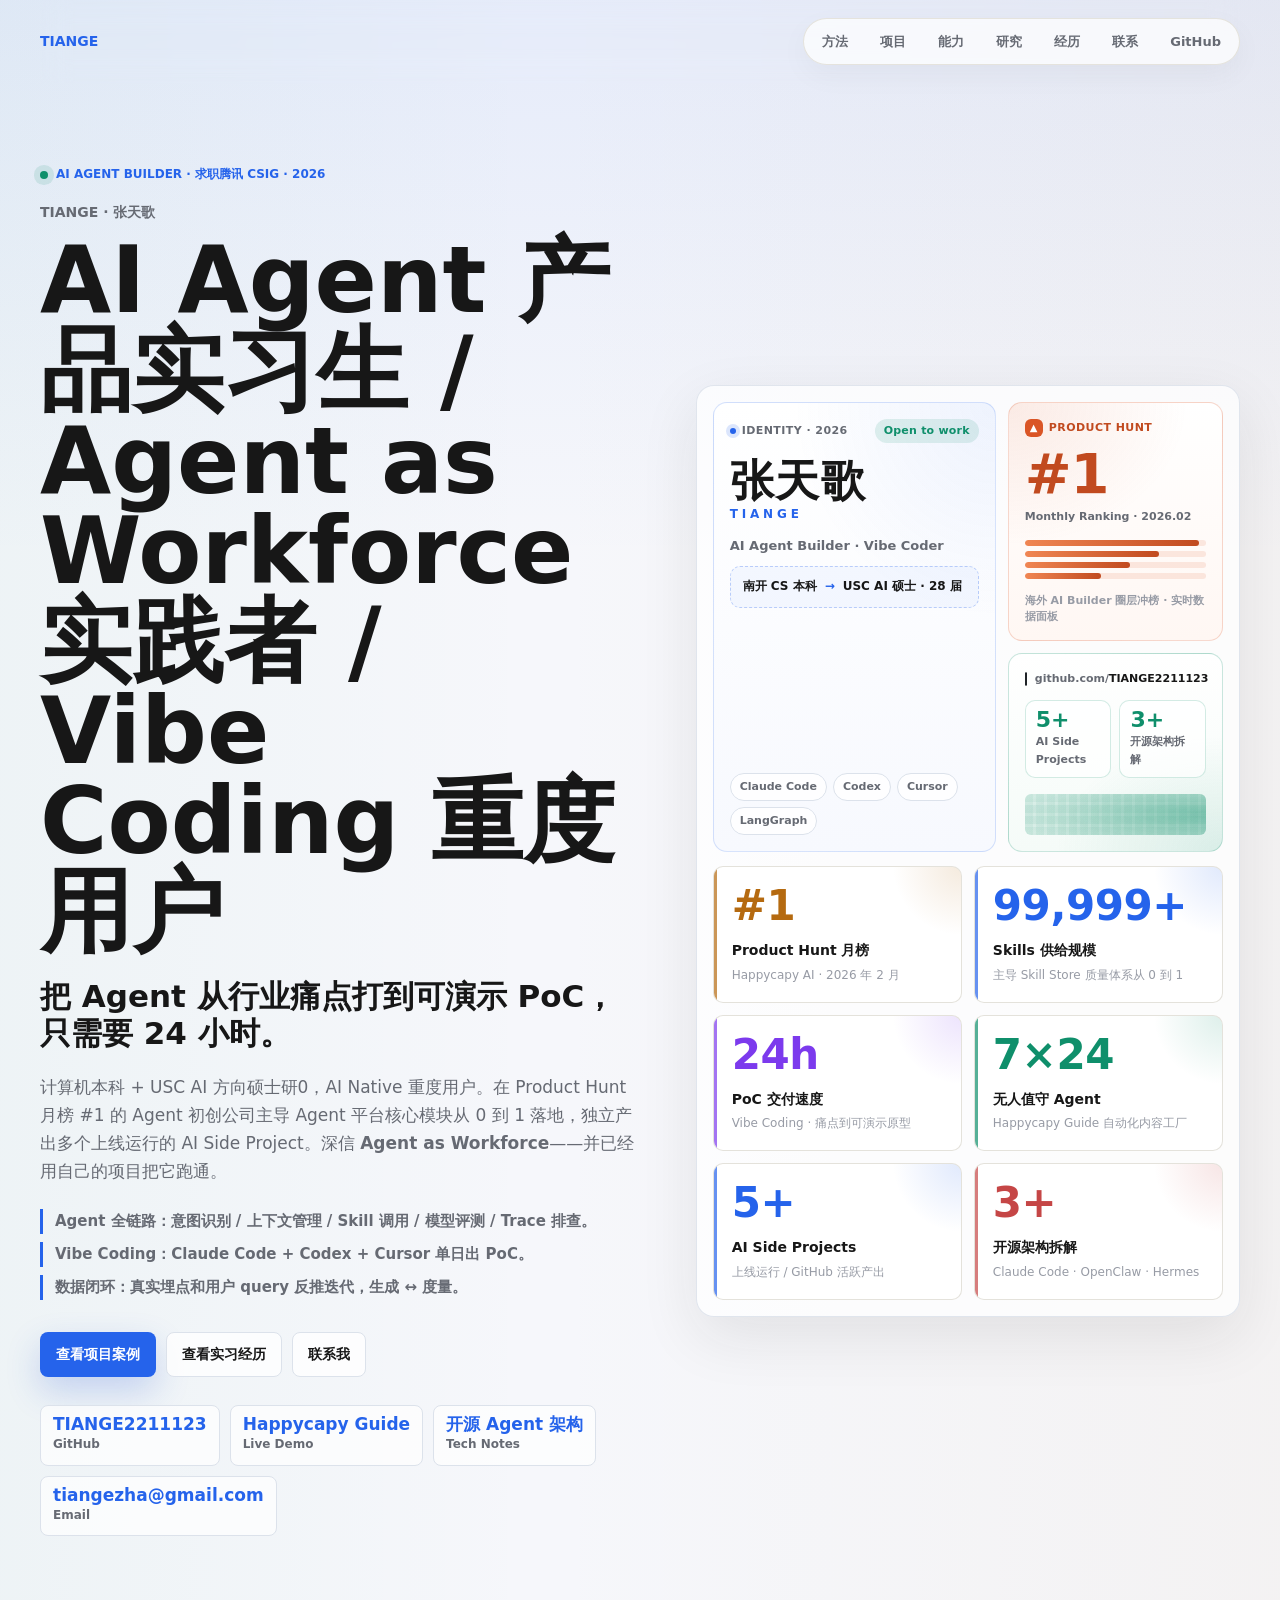
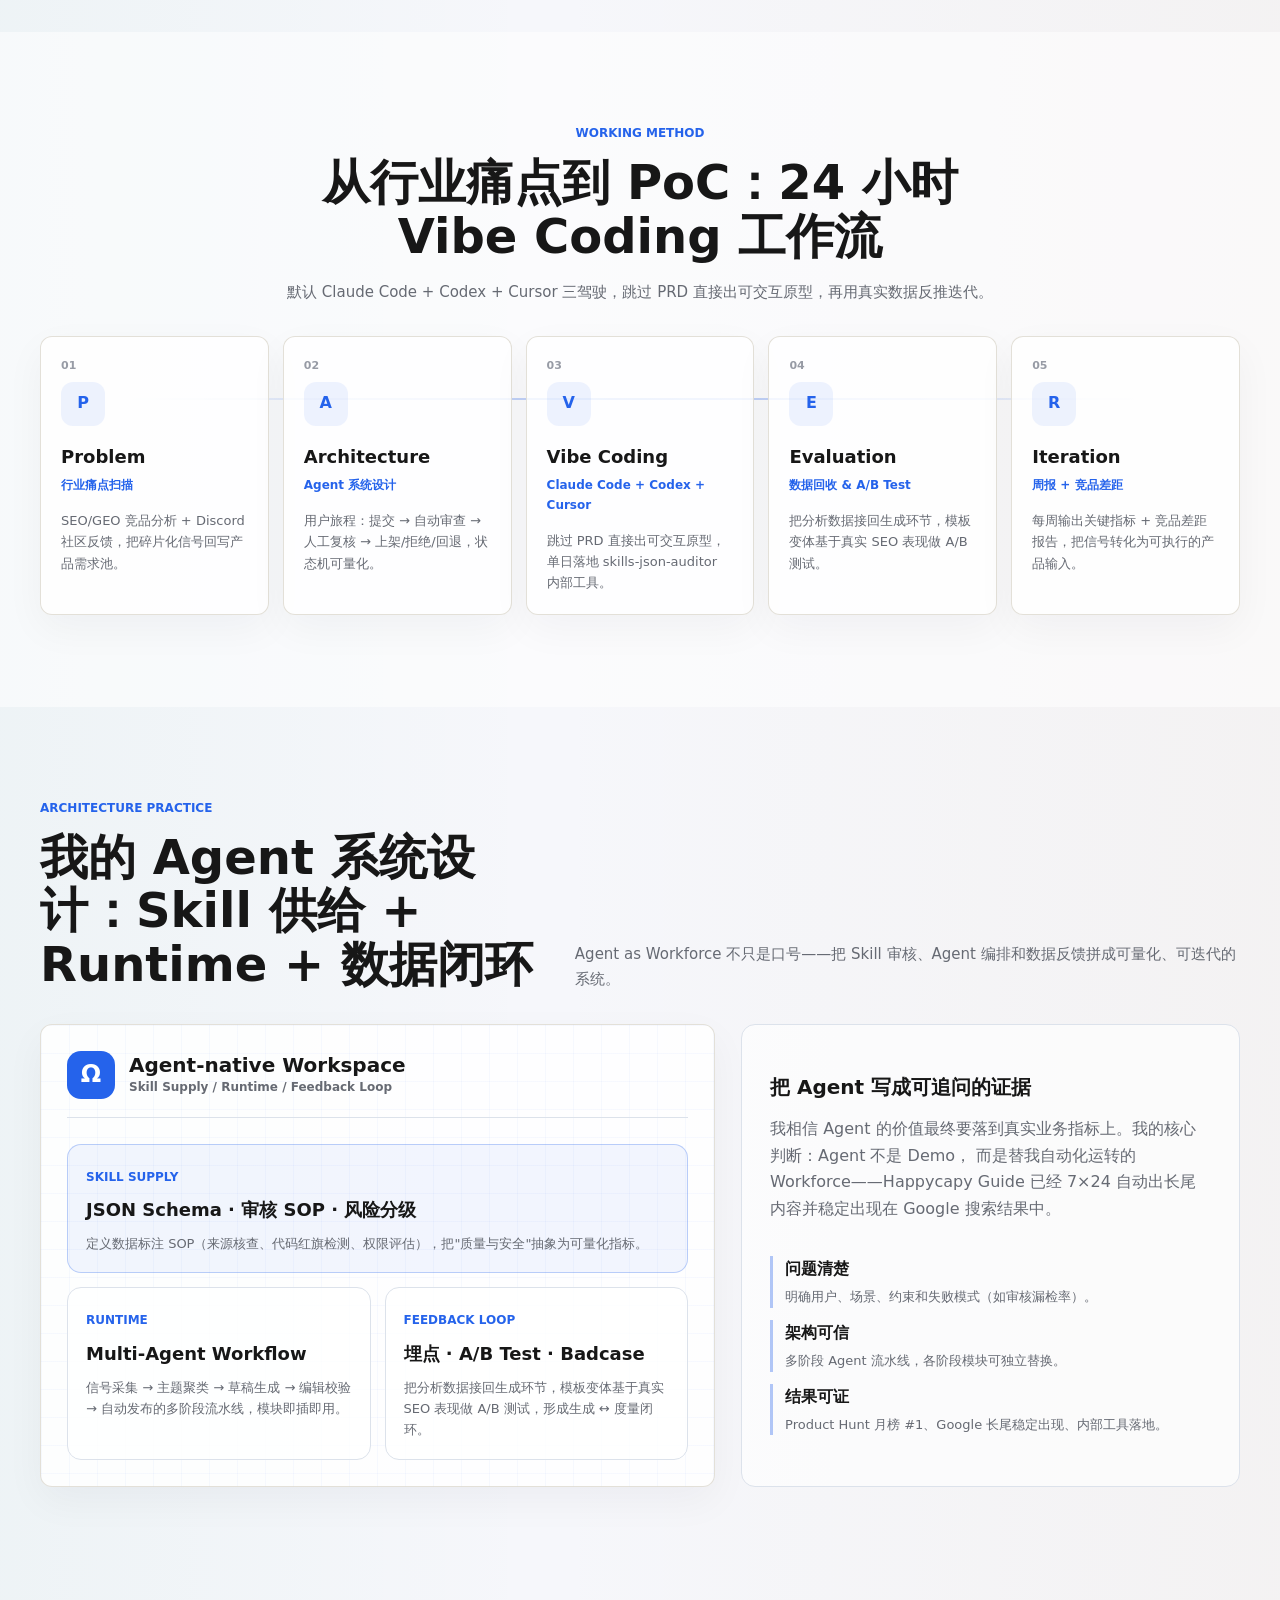
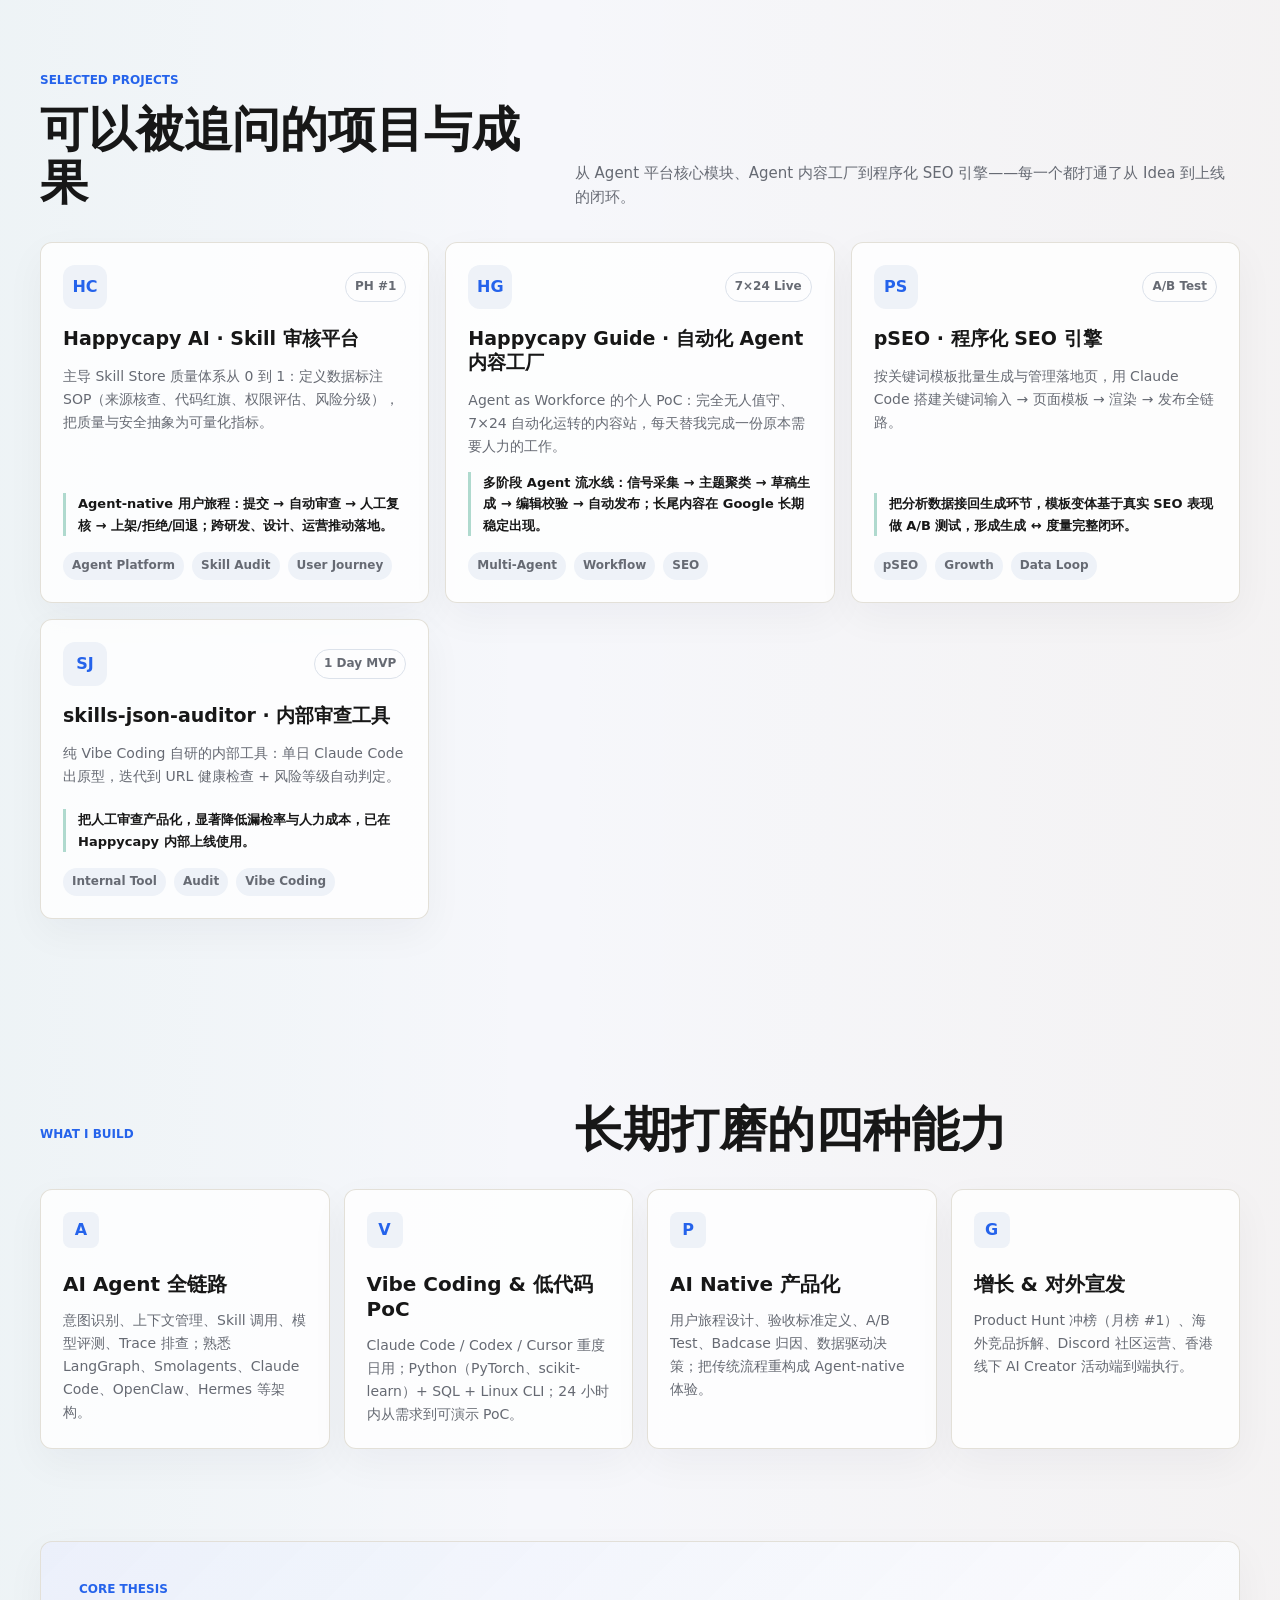
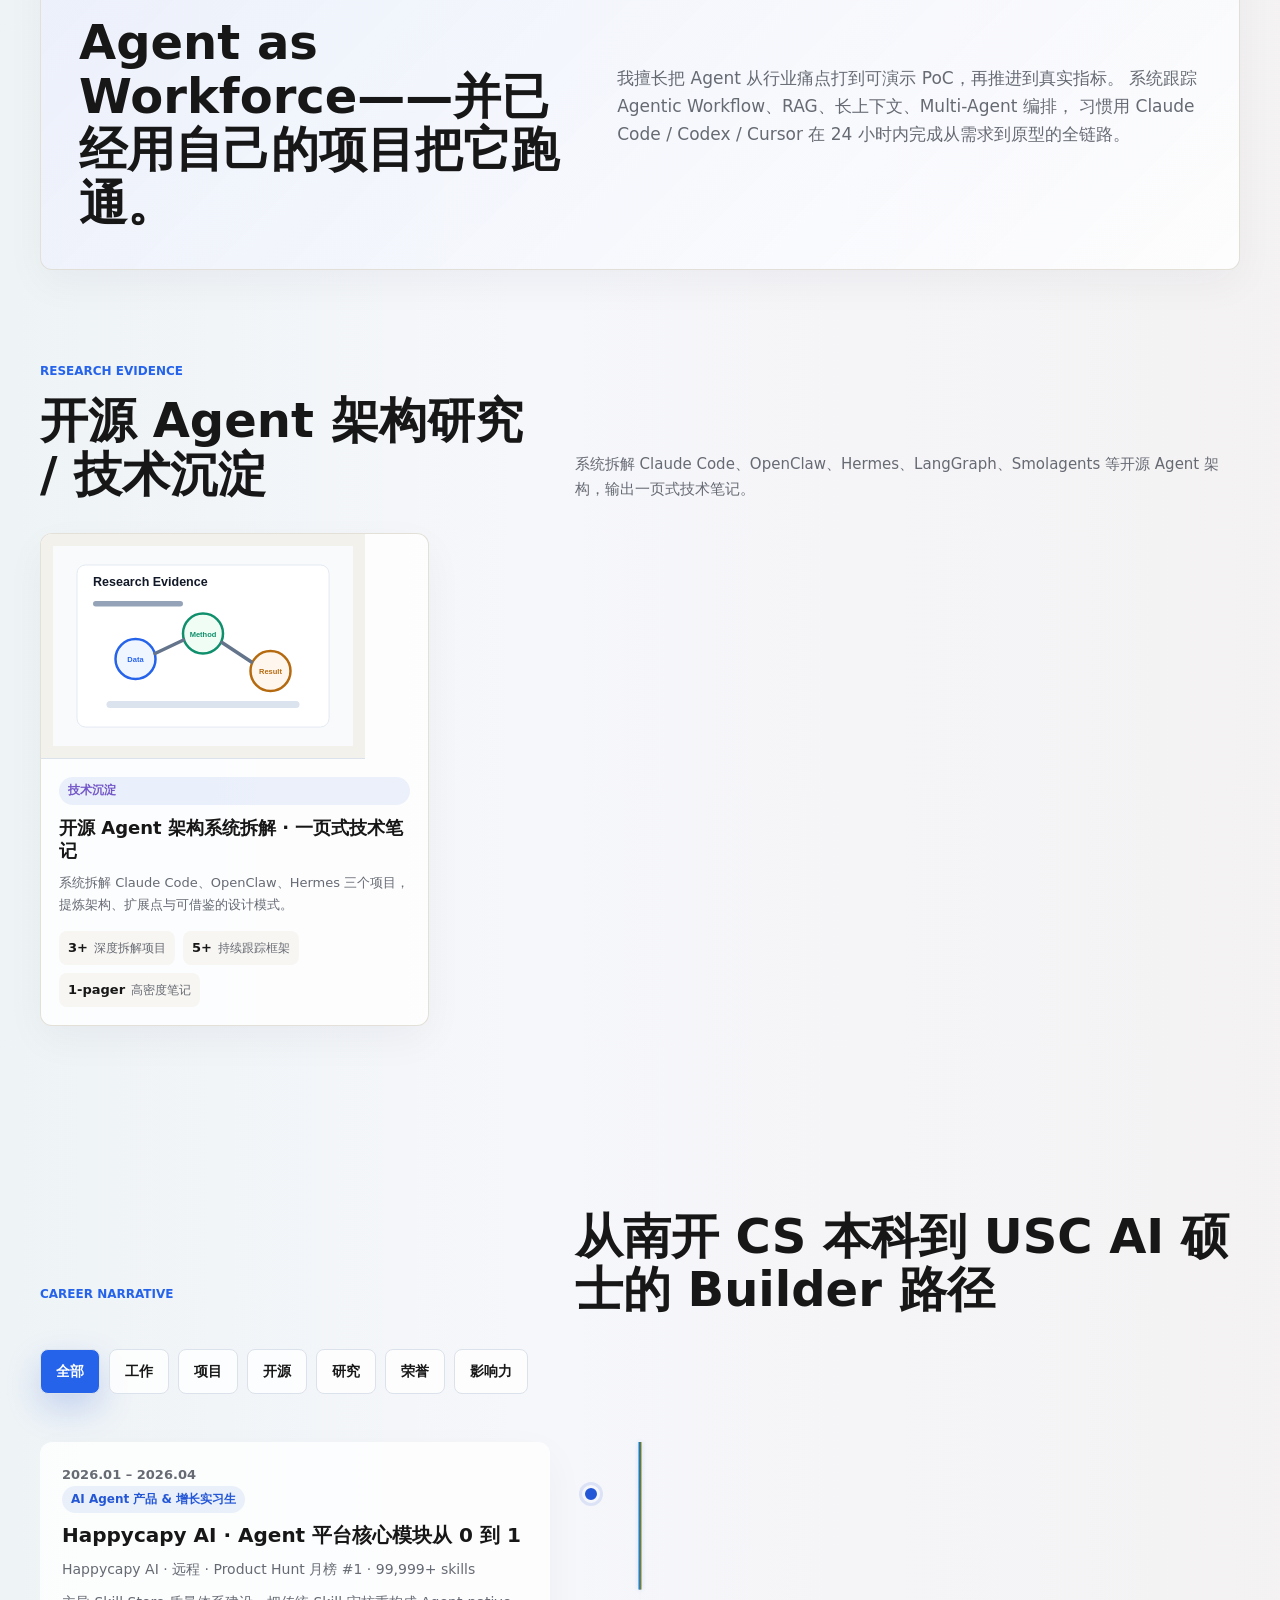
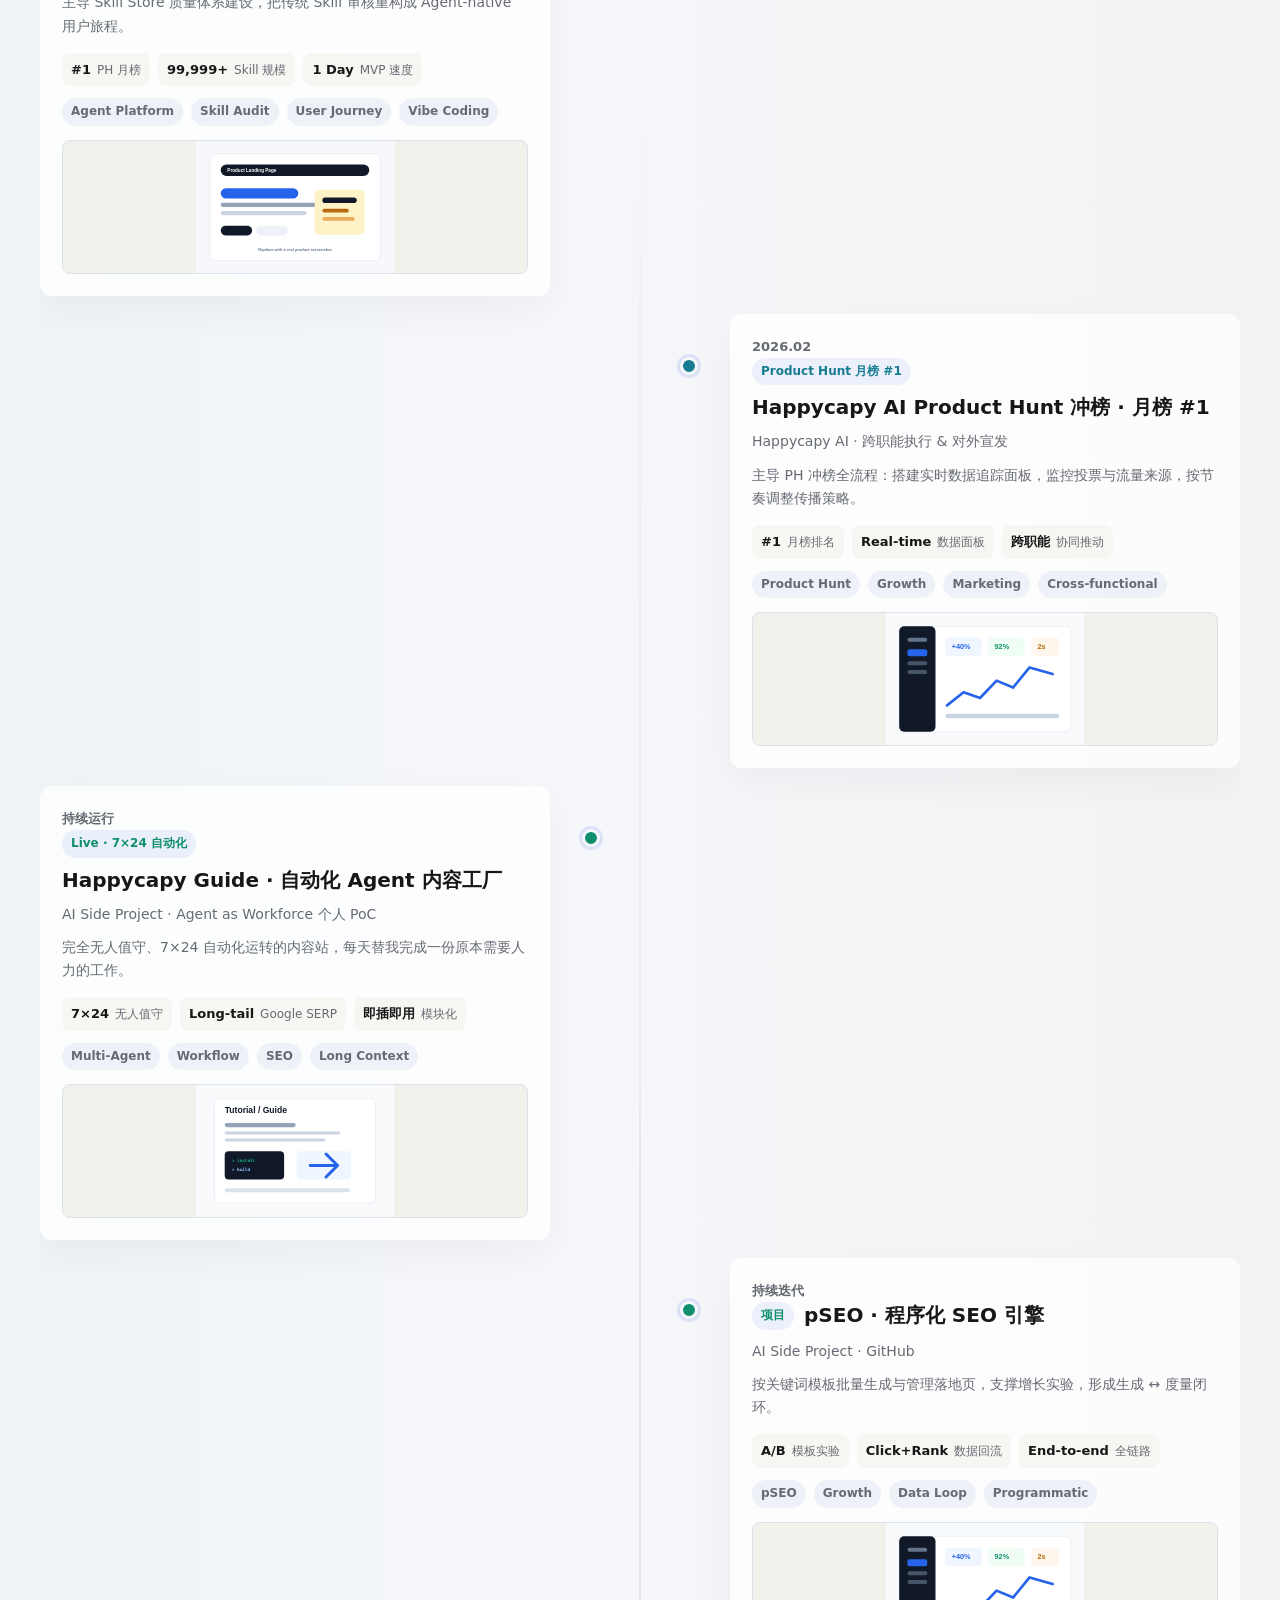
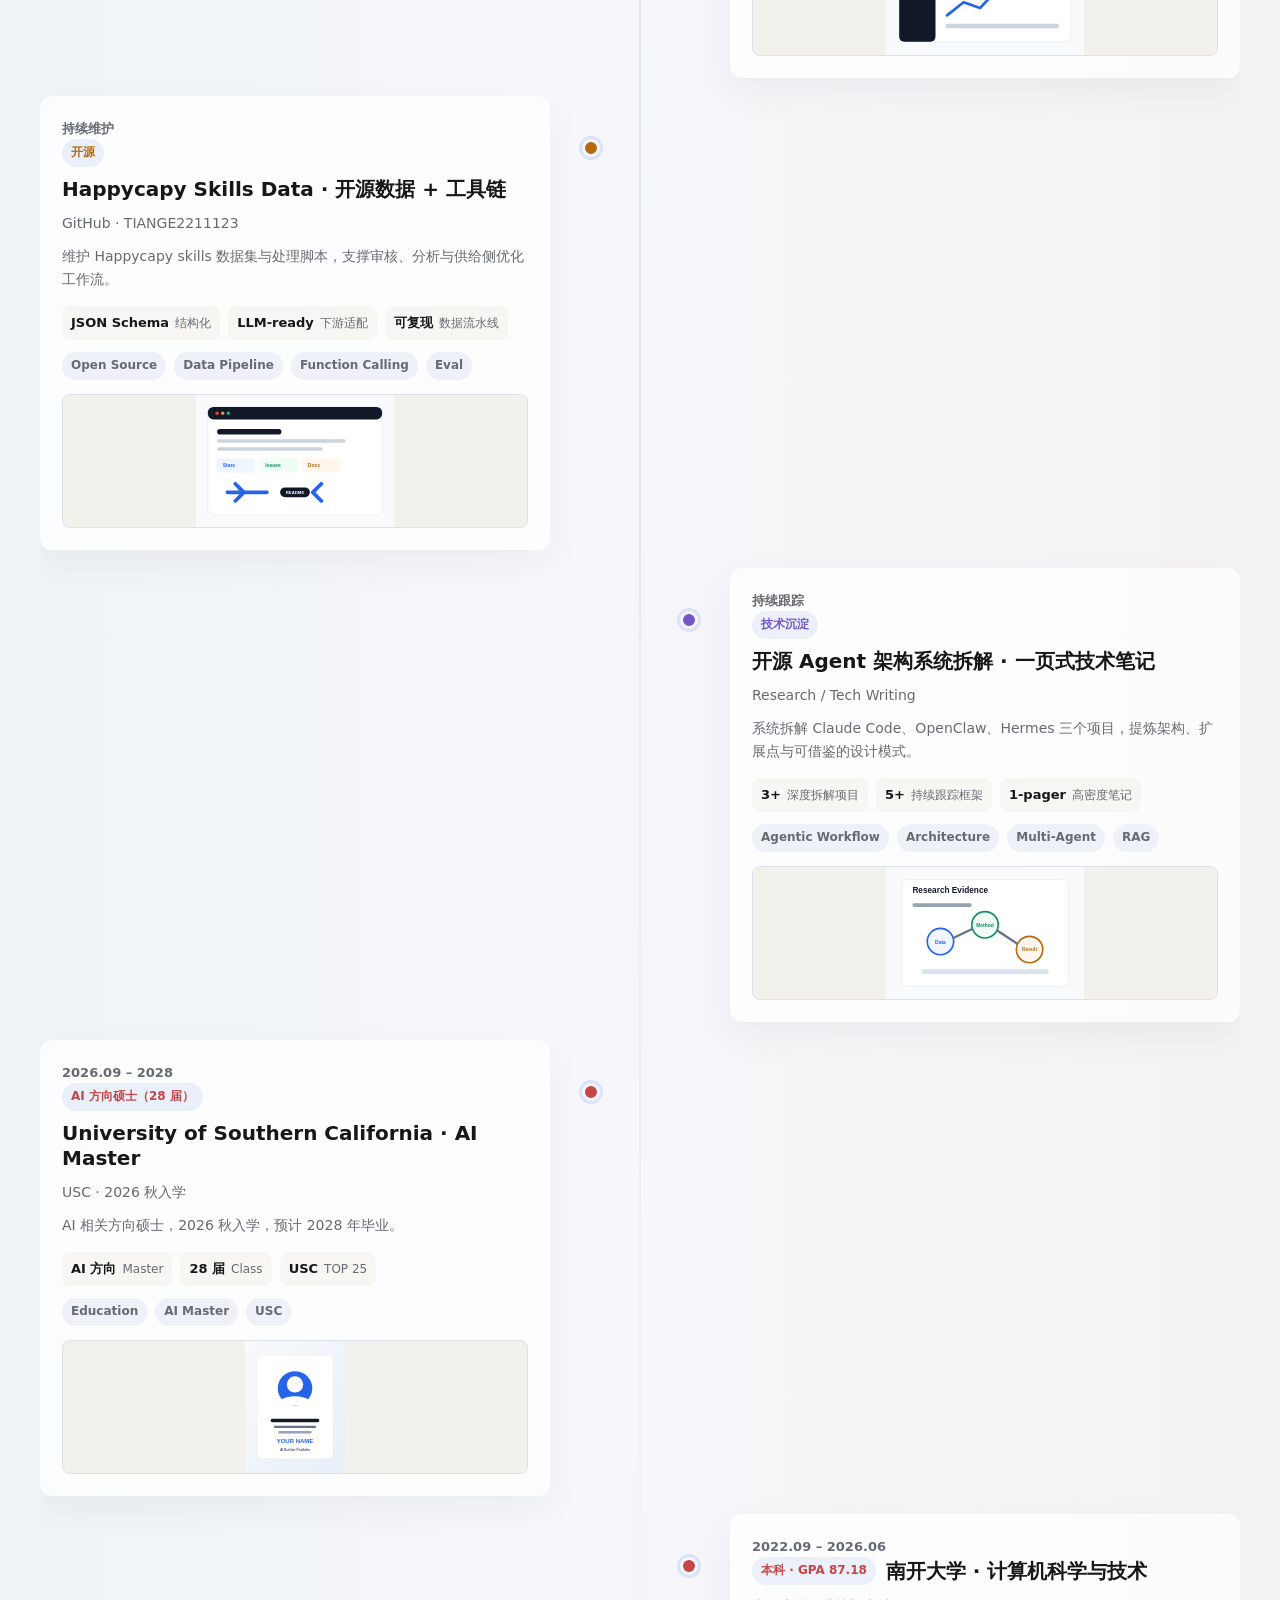
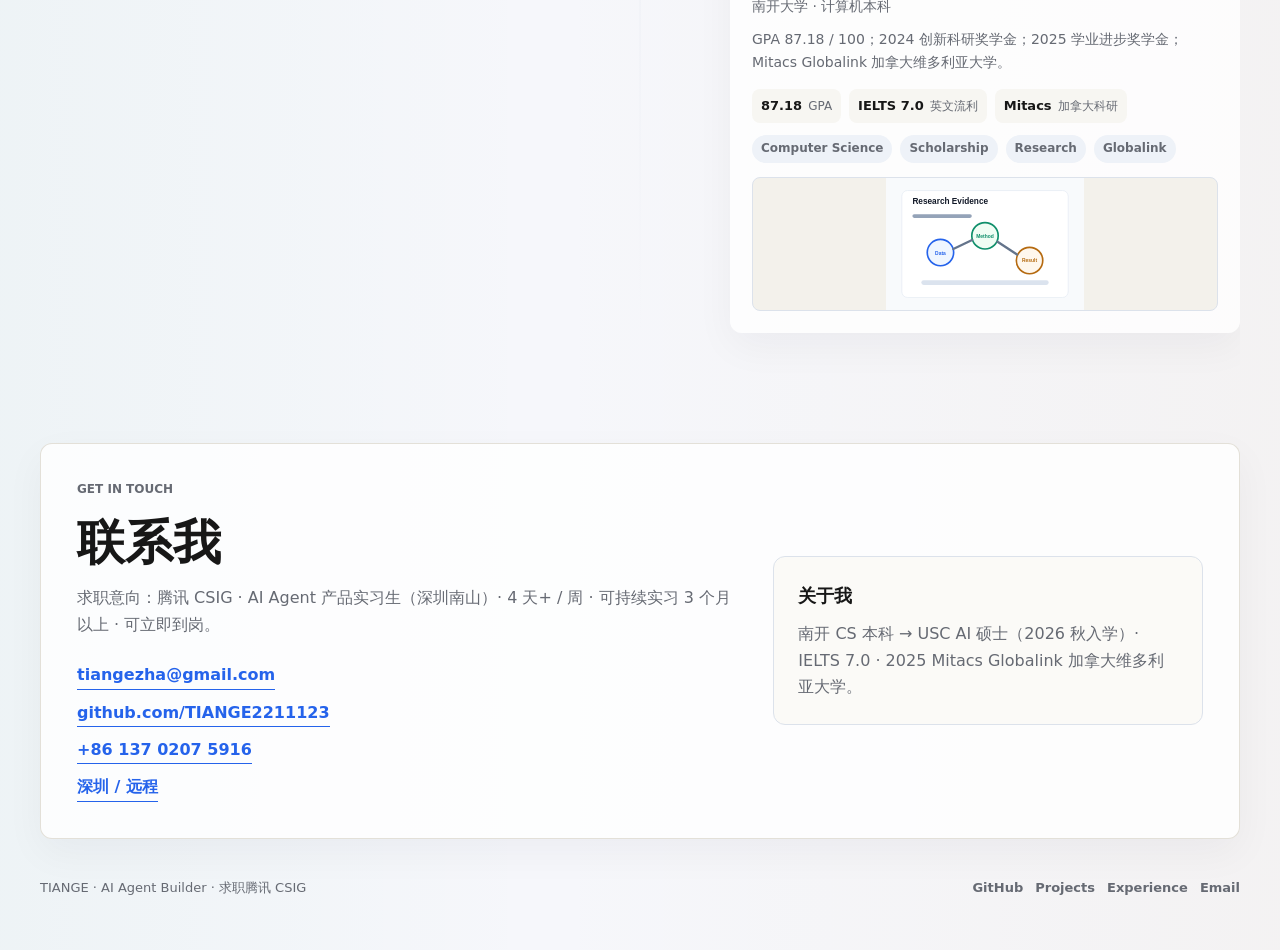
==== commit 31355fea: "Update Chinese name to 张天歌" ====
--- a/resume/index.html
+++ b/resume/index.html
@@ -31,7 +31,7 @@
             <span class="status-dot"></span>
             AI Agent Builder · 求职腾讯 CSIG · 2026
           </p>
-          <p class="hero-label">TIANGE · 田格</p>
+          <p class="hero-label">TIANGE · 张天歌</p>
           <h1 id="hero-title">AI Agent 产品实习生 / Agent as Workforce 实践者 / Vibe Coding 重度用户</h1>
           <p class="hero-subtitle">把 Agent 从行业痛点打到可演示 PoC，只需要 24 小时。</p>
           <p class="hero-lede">
@@ -60,7 +60,7 @@
                 <span class="hero-card-pill">Open to work</span>
               </div>
               <div class="hero-card-name">
-                <p class="hero-card-zh">田格</p>
+                <p class="hero-card-zh">张天歌</p>
                 <p class="hero-card-en">TIANGE</p>
               </div>
               <p class="hero-card-role">AI Agent Builder · Vibe Coder</p>
